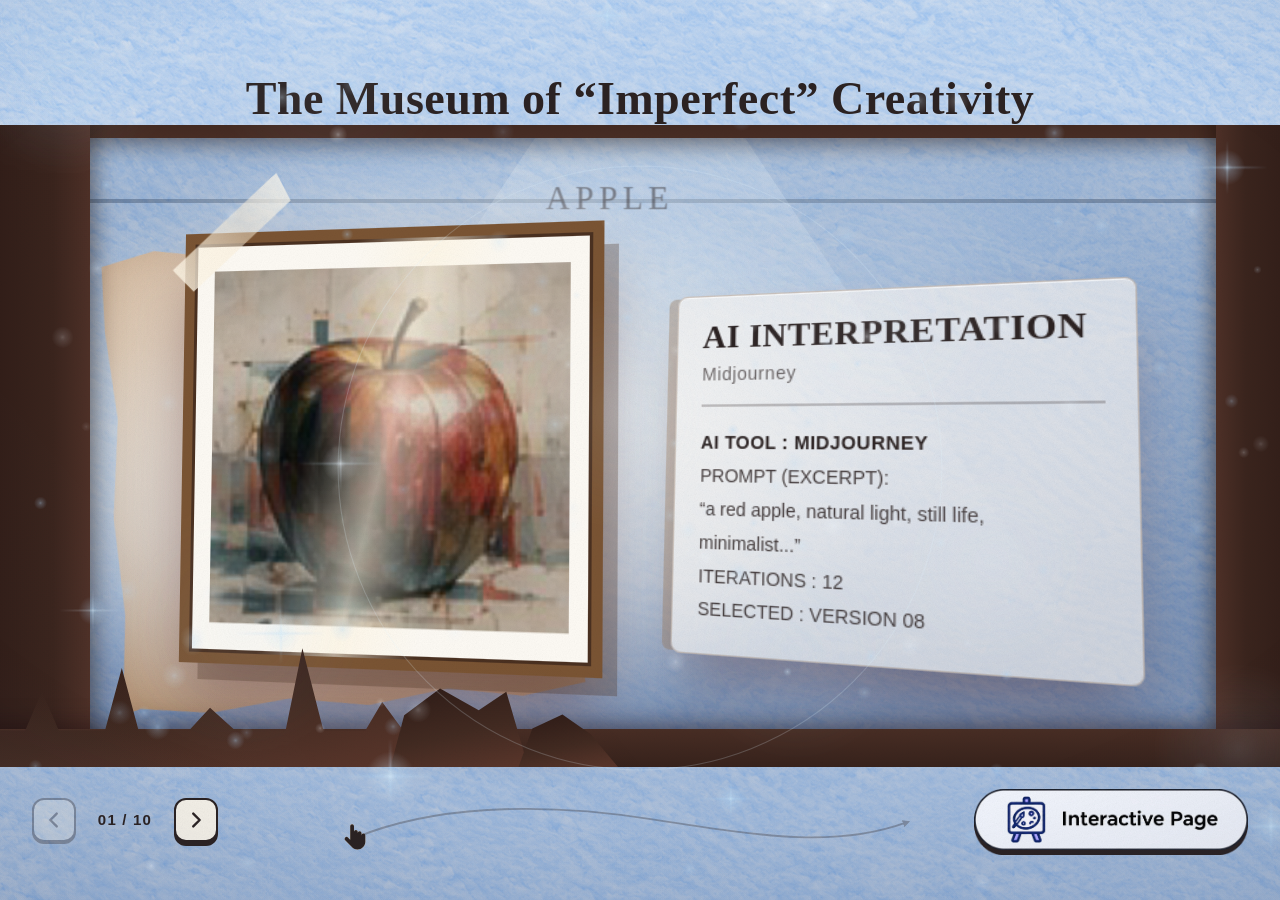
==== index.html @ 08e8358e "The Museum of Imperfect Creativity - static site" ====
<!DOCTYPE html>
<html lang="en">
<head>
  <meta charset="UTF-8">
  <meta name="viewport" content="width=device-width, initial-scale=1.0">
  <title>The Museum of “Imperfect” Creativity</title>
  <link rel="stylesheet" href="style.css">
</head>
<body>

  <!-- 页面一：展厅，单件聚焦陈列 -->
  <section id="page-gallery" class="page is-active">
    <!-- 氛围粒子层：浮尘 / 光斑 / 换场爆发，纯 canvas 绘制，不吃点击 -->
    <canvas class="fx-canvas" id="fxCanvas" aria-hidden="true"></canvas>

    <h1 class="gallery-title">The Museum of “Imperfect” Creativity</h1>

    <div class="gallery">
      <!-- 3D 舞台：perspective 决定镜头焦距；.carousel 必须保持 preserve-3d，
           否则各层的 translateZ 会被压平，整套纵深就没了。
           展品由 script.js 生成，每件是一叠景深不同的平面，摄影机沿 Z 轴推进。 -->
      <div class="stage" id="stage">
        <!-- 展墙：整场展览共用的一面墙，不跟着展品换。
             挂镜线 + 踢脚线两条硬边横线是「这是一个房间」最省的交代，
             而且它们会随镜头轻微横移 —— 一眼就看得出镜头在动。 -->
        <div class="room" aria-hidden="true">
          <span class="room-wall"></span>
        </div>

        <div class="carousel" id="carousel">
          <button class="add-btn icon-btn" id="addBtn" type="button" aria-label="Submit Your Contribution">
            <img class="button-icon" src="image/button-contribute.png" alt="" draggable="false">
            <span class="add-tip">Submit Your Contribution</span>
          </button>
        </div>

        <!-- 前景剪影层 = 房间的边框。它永远挡在展品之前：
             天花横梁、左右门柱、地台、左下角探进来的一枝。
             硬边 + 投影 + 遮挡，这才是纵深；换场时它们按各自的速度横移，
             于是镜头一动，整个房间就在展品前面错开。 -->
        <div class="fg-layer" aria-hidden="true">
          <span class="fg fg-top"></span>
          <span class="fg fg-left"></span>
          <span class="fg fg-right"></span>
          <span class="fg fg-floor"></span>
          <!-- 最前排的一撮碎片剪影：永远压在展品之前。
               参考片里每一场都有一排深色剪影钉在画面下缘（观众 / 道具），
               那是最便宜也最有效的「我在前面还有一层」的交代。 -->
          <span class="fg fg-shard fg-shard-a"></span>
          <span class="fg fg-shard fg-shard-b"></span>
          <span class="fg fg-shard fg-shard-c"></span>
          <!-- 换场时横掠过去的撕纸：把上一件与下一件的交接整块盖掉 -->
          <span class="fg fg-wipe"></span>
        </div>
      </div>

      <!-- 换场闪光：换到下一件时的一记「快门」，压在展品之上、粒子之下 -->
      <div class="fx-flash" id="fxFlash" aria-hidden="true"></div>

      <div class="progress-bar">
        <!-- 分步导航：一格一步，走完展墙正好到投稿按钮 -->
        <div class="step-nav">
          <button class="step-btn" id="prevStep" type="button" aria-label="Previous work">
            <svg viewBox="0 0 24 24" aria-hidden="true"><path d="M15 5l-7 7 7 7"/></svg>
          </button>
          <p class="step-count" aria-live="polite"><span class="num" id="stepNow">05</span> / <span id="stepTotal">11</span></p>
          <button class="step-btn" id="nextStep" type="button" aria-label="Next work">
            <svg viewBox="0 0 24 24" aria-hidden="true"><path d="M9 5l7 7-7 7"/></svg>
          </button>
        </div>

        <!-- 手绘波浪进度条：小手随步进沿曲线移动 -->
        <svg class="progress" viewBox="0 0 1000 130" aria-hidden="true">
          <defs>
            <marker id="arrow" viewBox="0 0 10 10" refX="5" refY="5" markerWidth="4" markerHeight="4" orient="auto-start-reverse">
              <path d="M0 0L10 5L0 10z"/>
            </marker>
          </defs>
          <path class="progress-track" id="progressTrack" d="M40 95 C160 45 330 35 520 65 S820 110 930 70" marker-start="url(#arrow)" marker-end="url(#arrow)"/>
          <path class="progress-fill" id="progressFill" d="M40 95 C160 45 330 35 520 65 S820 110 930 70"/>
          <g class="progress-hand" id="progressHand">
            <!-- 透明圆：扩大小手的拖动热区 -->
            <circle r="26" fill="transparent"/>
            <g transform="translate(-20 -22) scale(0.04)">
              <path d="M846.742 373.124c-41.878 0-76.094 34.446-76.094 76.624v-89.406c0-42.178-34.198-76.623-76.094-76.623-41.86 0-76.076 34.445-76.076 76.623v-54.554c0-42.161-34.198-76.624-76.093-76.624-41.879 0-76.077 34.463-76.077 76.624V79.236c0-42.178-34.198-76.623-76.093-76.623-41.878 0-76.094 34.445-76.094 76.623v547.84l-89.865-90.535a78.742 78.742 0 0 0-111.616 0c-30.702 30.896-30.702 81.478 0 112.393L361.49 899.53c57.909 71.998 146.714 118.148 246.024 118.148 169.278 0 307.642-133.596 315.534-301.426h0.441V449.536c-0.653-41.737-34.869-76.412-76.747-76.412z"/>
            </g>
          </g>
        </svg>

        <button class="progress-icon" id="progressIcon" type="button" aria-label="Interactive Page">
          <img src="image/progress-button.png" alt="" width="1230" height="275" draggable="false">
        </button>
      </div>
    </div>
  </section>

  <!-- 页面二：画布，在碎片底图上自由涂画 -->
  <section id="page-detail" class="page">
    <header class="studio-head">
      <button class="icon-btn" id="backBtn" type="button" aria-label="Back" title="Back">
        <img class="button-icon" src="image/back.png" alt="" draggable="false">
        <span class="btn-tip">Back</span></button>
      <div class="studio-actions">
        <button class="icon-btn" id="downloadBtn" type="button" aria-label="Download" title="Download">
          <img class="button-icon" src="image/button-download.png" alt="" draggable="false">
          <span class="btn-tip">Download</span></button>
        <button class="icon-btn" id="uploadBtn" type="button" aria-label="Upload" title="Upload">
          <img class="button-icon" src="image/button-upload.png" alt="" draggable="false">
          <span class="btn-tip">Upload</span></button>
      </div>
    </header>

    <div class="studio-body">
      <img class="studio-logo" src="ico.png" alt="Broken jug">
      <!-- 两层画布：底层放碎片底图，上层是用户笔迹（橡皮只擦上层） -->
      <div class="canvas-wrap">
        <canvas id="baseCanvas" width="1200" height="800"></canvas>
        <canvas id="drawCanvas" width="1200" height="800"></canvas>
      </div>

      <div class="toolbar">
        <button class="tool-btn icon-btn is-active" type="button" data-tool="pencil" aria-label="Pencil" title="Pencil" aria-pressed="true">
          <img class="button-icon" src="image/button-brush.png" alt="" draggable="false">
          <span class="btn-tip">Pencil</span></button>
        <button class="tool-btn icon-btn" type="button" data-tool="eraser" aria-label="Eraser" title="Eraser" aria-pressed="false">
          <img class="button-icon" src="image/button-eraser.png" alt="" draggable="false">
          <span class="btn-tip">Eraser</span></button>
      </div>
    </div>
  </section>

  <!-- 上传弹窗：Reflection 表单 -->
  <div class="modal" id="reflectModal">
    <form class="modal-box" id="reflectForm">
      <button class="modal-close" id="modalClose" type="button" aria-label="Close">
        <svg viewBox="0 0 24 24"><path d="M6 6l12 12M18 6L6 18"/></svg>
      </button>

      <p class="modal-step">REFLECTION</p>
      <h2 class="modal-title">What influenced your design?</h2>

      <p class="modal-label">Select one or more</p>
      <!-- 云朵选项由 script.js 生成 -->
      <div class="cloud-options" id="cloudOptions"></div>

      <p class="modal-label">Tell us more (optional)</p>
      <div class="story-box">
        <textarea id="storyInput" maxlength="300" placeholder="Share the story, feeling, or idea behind your design..."></textarea>
        <span class="story-count" id="storyCount">0 / 300</span>
      </div>

      <p class="modal-label">Add reference images (optional)</p>
      <label class="dropzone" id="dropzone">
        <input type="file" id="fileInput" accept="image/png,image/jpeg" multiple hidden>
        <svg viewBox="0 0 24 24"><path d="M12 15V4M7 9l5-5 5 5M5 15v5h14v-5"/></svg>
        <strong>Click to upload or drag images here</strong>
        <small>JPG, PNG : Max 10 MB</small>
      </label>
      <div class="thumbs" id="thumbs"></div>

      <div class="modal-actions">
        <button class="pill-btn" id="skipBtn" type="button">Skip</button>
        <button class="pill-btn is-primary" type="submit">Submit</button>
      </div>
    </form>
  </div>

  <!-- 对比弹窗：提交 Reflection 后出现，人类作品 vs 两个 AI 版本 -->
  <div class="modal" id="compareModal">
    <div class="modal-box compare-box">
      <button class="modal-close" id="compareClose" type="button" aria-label="Close">
        <svg viewBox="0 0 24 24"><path d="M6 6l12 12M18 6L6 18"/></svg>
      </button>

      <div class="compare-cols">
        <div class="compare-col">
          <h3>YOUR INTERPRETATION</h3>
          <p class="compare-sub">&nbsp;</p>
          <div class="compare-img"><img id="humanImg" src="image/ai-human.png" alt="Human interpretation"></div>
          <!-- NOTE: 常显，用户填写的内容展示在下方 -->
          <div class="compare-info" id="humanInfo">
            <p>NOTE:<br><span id="humanNote"></span></p>
          </div>
        </div>
        <div class="compare-col">
          <h3>AI INTERPRETATION</h3>
          <p class="compare-sub">ChatGPT</p>
          <div class="compare-img"><img src="image/ai-chatgpt.jpg" alt="ChatGPT interpretation"></div>
          <div class="compare-info">
            <p>AI TOOL: CHATGPT</p>
            <p>PROMPT (EXCERPT)::<br>"Turn the pottery shard into a handmade brooch with ribbon, flower and safety pin..."</p>
            <p>ITERATIONS: 6</p>
            <p>SELECTED: VERSION 02</p>
          </div>
        </div>
        <div class="compare-col">
          <h3>AI INTERPRETATION</h3>
          <p class="compare-sub">Midjourney</p>
          <div class="compare-img"><img src="image/ai-midjourney.jpg" alt="Midjourney interpretation"></div>
          <div class="compare-info">
            <p>AI TOOL: MIDJOURNEY</p>
            <p>PROMPT (EXCERPT)::<br>"Reimagine the pottery shard as a small floating garden with moss, flowers and miniature steps..."</p>
            <p>ITERATIONS: 8</p>
            <p>SELECTED: VERSION 05</p>
          </div>
        </div>
      </div>

      <div class="modal-actions">
        <button class="pill-btn" id="compareSkip" type="button">Skip</button>
        <button class="pill-btn is-primary" id="compareUpload" type="button">Upload</button>
      </div>
    </div>
  </div>

  <div class="toast" id="toast"></div>

  <!-- 转场动画：点击进度条右侧图标后全屏播放，结束进入页面二 -->
  <!-- 带音效版：转场视频保留原声，点击进度条图标进入工作室时播放 -->
  <video class="transition-video" id="transitionVideo" src="transition.mp4" preload="auto" playsinline></video>

  <script src="shard-data.js"></script>
  <script src="script.js"></script>
  <script src="particles.js"></script>
</body>
</html>
---- style.css ----
* {
  margin: 0;
  padding: 0;
  box-sizing: border-box;
}

:root {
  --ink: #2b2222;   /* 墨色：文字、线条 */
  --paper: #2c5f9a; /* 水彩蓝主色（背景纸与强调色共用） */

  /* 页面纸的水洗层。纹理图本身偏亮，光调 --paper 是调不出深蓝的：
     背景用的是 background-blend-mode: luminosity，亮度完全由纹理决定，
     把 --paper 调暗只会让 B 通道一路削顶，渲染结果几乎不动（实测 9 个候选色
     渲染出来都是 rgb(20x,22x,255) 这一档）。所以额外压一层固定定位的深蓝水洗 ——
     它同时给整站定调：冷蓝统一压一遍，暖木框 / 牛皮纸才读得成「刻意的对比」，
     而不是「两种颜色撞在一起」。
     用 fixed 是为了让 .room / #page-detail 和 body 落在同一个水洗坐标系里，
     三块背景才像同一张纸。 */
  --wash: linear-gradient(180deg,
            rgba(26, 58, 110, 0.10) 0%,
            rgba(22, 50, 100, 0.17) 52%,
            rgba(18, 44, 94, 0.26) 100%);

  /* 米纸：所有浅色界面 / 卡面。比纯白暖一档，和牛皮纸裱板（#d8bb9e → #b3916f）、
     木框（#7a5433）同族 —— 冷蓝配暖白才成体系，纯白只会把两边都衬得发灰。 */
  --rice: #f7f3ea;
  --rice-deep: #ece6da;
  --line: #a3b4c6;
  /* 图标资产是当年按桃粉主题出的图（粉色 hue≈347）。整站换成蓝之后，
     用一次色相旋转把它们统一到 hue≈212，深色的勾线几乎不受影响
     （近无彩色，转色相看不出来）。想回粉色，把这个值删掉即可。 */
  --icon-hue: hue-rotate(-135deg);
  /* 转场视频（118bb….mp4）的背景是**烘焙在画面里的**粉色水彩纸 —— 那个 mp4 就是最终
     资产，没有工程文件可以重出，所以只能在播放时用色相旋转把它转蓝。
     角度是按「页面纸实测色」反解出来的：视频粉底 rgb(255,206,216) 经 -125deg 落到
     h≈212.8，正好压住页面纸的 h=212.9。再补一道 saturate(0.72)，把 82% 的饱和度
     收到 57% —— 页面纸是 56%。只转色相的话视频会比整站蓝「艳一档」。
     视频里的勾线和陶片是近无彩色（黑白灰），色相旋转和去饱和对它们都是无操作。
     ⚠ 它和 --icon-hue 的角度**不一样**（-125 vs -135），别图省事合并成一个变量：
     hue-rotate 是矩阵近似，同样是 hue≈347 的粉，「图标那种高饱和」和「视频纸这种
     极浅（l≈90%）」转同样的角度会落到不同的蓝上，各测各的才对得上。
     页面纸再改色的话，这两个数都要重新量（--wash 的水洗浓度也算在内）。 */
  --video-hue: hue-rotate(-125deg) saturate(0.72);
}

html,
body {
  height: 100%;
  overflow: hidden;
  /* 蓝色水彩纸背景图铺满。
     background-blend-mode: luminosity = 「保留纸纹的明暗，色相与饱和度取 --paper 的蓝」，
     所以 background.png 里那些水彩的笔触、颗粒、水渍一分没少，只是整张纸换了颜色。
     想换别的颜色，改 --paper 一个值就够了，纹理不用重新出图。 */
  background: var(--wash) fixed,
    var(--paper) url("background.png") center / cover no-repeat fixed;
  background-blend-mode: normal, luminosity;
  color: var(--ink);
  font-family: "Helvetica Neue", Arial, sans-serif;
}

svg {
  fill: none;
  stroke: currentColor;
  stroke-width: 1.6;
  stroke-linecap: round;
  stroke-linejoin: round;
}

button {
  border: none;
  background: none;
  color: inherit;
  cursor: pointer;
}

/* 两个页面叠放，只显示当前页 */
.page {
  position: fixed;
  inset: 0;
  display: none;
}

.page.is-active {
  display: flex;
  flex-direction: column;
}

/* ========== 页面一：展厅 ========== */
.gallery-title {
  padding-top: 8vh;
  text-align: center;
  font-family: Georgia, "Times New Roman", serif;
  font-size: clamp(28px, 3.6vw, 52px);
  font-weight: 700;
  letter-spacing: 0.01em;
}

.gallery {
  position: relative;
  flex: 1;
  min-height: 0;
  display: flex;
  flex-direction: column;
  gap: 12px;
  padding-bottom: 40px;
}

/* 3D 舞台。焦距写死在这里，script.js 里的 PERSP 必须与它一致（透视放大倍率 m = P / (P - z)） */
.stage {
  position: relative;
  flex: 1;
  min-height: 0;
  perspective: 900px;
  perspective-origin: 50% 48%;
}

/* 展区：整场共用的一面墙。硬边的挂镜线 + 踢脚线把它交代成「一个房间」，
   而且它随镜头轻微横移、换场时微微推近 —— 镜头一动，墙先给出反馈。
   水彩纹理铺在 .room 上而不是 .room-wall 上：.room 就是展区的尺寸，
   cover 解出来的纹理比例和 body 那张纸完全一致 —— 同一张纸的同一个比例，
   才读得出「墙是这张纸往里凹进去的一块」。铺在放大的 .room-wall 上会放大 1.4 倍，
   颗粒一粗就变成另一种材质了。 */
.room {
  position: absolute;
  inset: 0;
  overflow: hidden;
  pointer-events: none;
  background: var(--wash) fixed,
    var(--paper) url("background.png") center / cover no-repeat fixed;
  background-blend-mode: normal, luminosity;
}

.room-wall {
  position: absolute;
  left: -22%;
  right: -22%;
  top: -20%;
  bottom: -20%;
  /* 墙不是另一种材质，它就是同一张水彩纸往里凹进去的一块 —— 所以这里只叠一层
     半透明蓝墨把它压暗，纹理直接从 .room 透上来。
     （这里千万别用不透明底色：那会把 .room 的水彩纹理整个盖死，
       整屏最大的一块背景就退化成一条纯色渐变。）
     不压暗就看不出这是「另一面」，而那正是纵深的第一层；上浅下深是墙面的自然受光。
     压暗层跟着墙一起位移（26px），纹理不动 —— 差 26px，眼睛看不出来。 */
  background: linear-gradient(180deg,
              rgba(22, 46, 88, 0.08) 0%,
              rgba(20, 44, 86, 0.17) 30%,
              rgba(18, 40, 84, 0.27) 68%,
              rgba(14, 34, 78, 0.37) 100%);
  translate: calc(var(--fgs, 0) * 26px) 0;
  transition: scale 0.75s cubic-bezier(0.16, 1, 0.3, 1);
}

/* 挂镜线：墙上的一条硬边横线，在画框上沿之上一点 */
.room-wall::before {
  content: '';
  position: absolute;
  left: 0;
  right: 0;
  top: 22.5%;
  height: 4px;
  background: rgba(58, 78, 104, 0.42);
  box-shadow: 0 10px 14px -8px rgba(48, 66, 92, 0.4);
}

/* 打在作品后面的一团射灯光：墙被照亮，画框才有「挂上去」的重量。
   光偏冷白 —— 墙已经是蓝的，再打暖光会把墙面染回灰黄，「整站蓝」就断在这一块 */
.room-wall::after {
  content: '';
  position: absolute;
  left: 50%;
  top: 46%;
  width: 62%;
  height: 76%;
  translate: -50% -50%;
  background: radial-gradient(closest-side,
              rgba(238, 248, 255, 0.55),
              rgba(226, 240, 255, 0.2) 62%,
              rgba(220, 236, 255, 0) 100%);
}

/* 从天花往下洒的一道光锥：上窄下宽。
   一条收敛的斜边比十条渐变都管用 —— 它是这套纵深里最省的「空间透视」线索，
   观众一眼就知道自己站在一个有顶、有地、有进深的屋子里。
   必须用 ::after 不能用 ::before：::before 在树序上排在 .room-wall 前面，
   画出来会被墙体那层压暗糊掉 —— 改版前 .room-wall 还是不透明底色时，
   这道光锥是被整块盖死的（染色探针实测 0/5 命中，等于从来没渲染过）。
   ::after 排在 .room-wall 之后、又排在 .carousel 之前，正好「墙之上、展品之下」。 */
.room::after {
  content: '';
  position: absolute;
  left: 50%;
  top: -6%;
  width: 92%;
  height: 110%;
  translate: -50% 0;
  clip-path: polygon(44% 0, 56% 0, 96% 100%, 4% 100%);
  /* 透明度必须压得很低：这道光是压在墙的水彩纹理「上面」的，
     亮到 0.5 就把中段墙面糊成一片白，水彩质感当场消失。
     0.26 是「一眼看出有道光」和「纹理还在」之间的那个点。 */
  background: linear-gradient(180deg,
              rgba(240, 250, 255, 0.26),
              rgba(228, 242, 255, 0.10) 46%,
              rgba(220, 238, 255, 0) 86%);
  pointer-events: none;
}

/* 换场时墙微微推近 —— 镜头在往前走 */
.gallery.is-moving .room-wall {
  scale: 1.035;
}

/* preserve-3d 是整套纵深的前提：少了它，子元素的 translateZ 会被压平，
   所有平面就都贴在同一个面上——那正是「看起来只是平面图片交替」的根因 */
.carousel {
  position: absolute;
  inset: 0;
  /* z-index: 0 只用来把它锁成一个层叠上下文，保证后面前景层一定画在它之上。
     注意：z-index 不会压平 preserve-3d（会压平的是 opacity / filter / overflow 那些），
     所以 3D 排序照旧。 */
  z-index: 0;
  transform-style: preserve-3d;
  user-select: none;
}

/* ============================================================
   展品 = 一叠景深不同的平面
   .plane      只负责「站在 3D 空间的哪个位置」（transform 留给 translateZ）
   .plane-inner 承载全部视觉，CSS 动画可以自由动它的 scale / translate / opacity，
                不会和每帧由 JS 写入的定位打架
   横向视差由 --bgx / --plx / --fgx 三个自定义属性喂进来（JS 每帧写一次，整棵子树共享）
   ============================================================ */
.card {
  position: absolute;
  left: 50%;
  top: 50%;
  width: 760px;
  height: 400px;
  cursor: pointer;
  /* 卡片内部也要在同一个 3D 空间里排序 */
  transform-style: preserve-3d;
}

.plane {
  position: absolute;
  left: 50%;
  top: 50%;
}

.plane-inner {
  width: 100%;
  height: 100%;
}

/* 远景（z = -380）：这一层不再画墙（墙是常驻的 .room-wall），
   只负责把组名挂在展品上方，并给出「离墙最远的一层」的视差位移。
   组名跟着远墙走，所以换场时它比画框慢半拍 —— 层次就是这么分出来的。 */
.plane-back {
  width: 1240px;
  height: 620px;
  transform: translate(-50%, -50%) translateZ(-380px);
  translate: calc(var(--bgx, 0) * 1px) 0;
  pointer-events: none;
}

.plane-back .plane-inner {
  position: relative;
}

/* 组名：章节标题浮在展墙上。跟着远墙走，所以换场时比画框慢半拍 */
.plane-group {
  position: absolute;
  left: 50%;
  top: -40px;
  transform: translateX(-50%);
  font-family: Georgia, "Times New Roman", serif;
  font-size: 44px;
  letter-spacing: 0.16em;
  color: rgba(43, 34, 34, 0.5);
  white-space: nowrap;
}

/* 中景（z = 0）：画框本体，也就是对焦平面，整幅作品最清晰 */
.plane-frame {
  width: 400px;
  height: 400px;
  /* 画框不是正对镜头的，它朝右前方微微转过来一点（rotateY 为负 = 右边离观众更近）。
     这一点点角度让画框的左右两条竖边长度不一样 —— 浏览器替我们做的透视除法，
     比任何手画的梯形都准，也是「这块画框插在空间里」最直接的交代。
     幅度刻意压得很小：0.5° 级别看不出，5° 以上就开始像渲染出错。 */
  transform: translate(calc(-50% - 190px), -50%) translateZ(0) rotateY(-8deg) rotateX(1.5deg);
}

/* 裱纸（z = -150）：画框其实是裱在一张牛皮纸上挂上去的。
   它比画框大一圈、朝上左歪一点，于是画框四周露出一条不规则的纸边 ——
   「一件作品是好几张纸叠出来的」这句话，靠的就是这一层。
   视差系数取 0.6：它比画框慢、比组名快，正好卡在两者中间。 */
.plane-mount {
  width: 500px;
  height: 500px;
  /* 朝上左错开：画框挂在纸的右下角，纸的上沿与左边露出一条不规则的纸边。
     两张纸各自错开一点点，才是「一叠纸」；同心叠放只会读成一张纸描了边。 */
  transform: translate(calc(-50% - 278px), calc(-50% + 30px)) translateZ(-150px) rotate(-3deg);
  translate: calc(var(--bgx, 0) * 0.6px) 0;
  pointer-events: none;
}

.plane-mount .plane-inner {
  background: linear-gradient(158deg, #d8bb9e 0%, #c8a888 48%, #b3916f 100%);
  /* 撕出来的纸边：不等距的锯齿，避免读成齿轮 */
  clip-path: polygon(0.6% 3.2%, 12% 0.4%, 27% 2.6%, 44% 0.2%, 61% 3.4%, 78% 0.6%, 92% 2.8%, 99.4% 1.2%,
                     99.8% 21%, 97.6% 42%, 99.9% 63%, 98.2% 82%, 99.5% 97.4%,
                     86% 99.6%, 70% 97.2%, 53% 99.9%, 36% 97.6%, 19% 99.8%, 4% 98.2%, 0.2% 99.4%,
                     1.8% 78%, 0.4% 57%, 2.4% 36%, 0.6% 17%);
  box-shadow: 0 30px 46px -14px rgba(96, 52, 52, 0.5),
              inset 0 0 60px rgba(120, 74, 48, 0.28);
}

/* 一角胶带：把画框粘在裱纸上。拼贴语言里最便宜的一笔，
   但它一句话就把「画框是贴上去的一张纸」说完了。 */
.frame-tape {
  position: absolute;
  left: -20px;
  top: -16px;
  width: 136px;
  height: 34px;
  rotate: -39deg;
  background: linear-gradient(96deg,
              rgba(255, 248, 232, 0.78),
              rgba(250, 236, 212, 0.5) 58%,
              rgba(255, 250, 238, 0.72) 100%);
  box-shadow: 0 4px 9px -4px rgba(96, 52, 52, 0.5);
  clip-path: polygon(0 12%, 100% 0, 96% 88%, 3% 100%);
  pointer-events: none;
}

/* 前景平面（z = +150）：展签牌浮在画框之前，向右下错开、微微转向观众。
   它和画框的视差位移不同，于是同一件作品内部也读得出纵深。
   rotateY / rotateX 交给浏览器的透视除法去做梯形收缩 —— 牌子的左右两条边
   长度不一样，一眼就是「插在空间里的一块牌子」，而不是贴在画面上的一个矩形 */
.plane-plate {
  width: 330px;
  transform: translate(calc(-50% + 225px), calc(-50% + 18px)) translateZ(150px) rotateY(-17deg) rotateX(5deg);
  translate: calc(var(--plx, 0) * 1px) 0;
}

/* 展签牌本身是一块实体牌子：底色 + 细边 + 投影。
   它压在远墙之前，是「这一层离观众更近」最直观的交代 */
.plane-plate .plane-inner {
  padding: 18px 20px 20px;
  border: 1px solid rgba(122, 84, 51, 0.28);
  border-radius: 8px;
  background: rgba(255, 250, 245, 0.62);
  box-shadow: -9px 0 0 -2px rgba(150, 112, 78, 0.35),   /* 纸片厚度：朝左的一条硬边 */
              0 26px 40px -10px rgba(96, 52, 52, 0.4),
              inset 0 1px 0 rgba(255, 255, 255, 0.7);
}

.plane-plate h3 {
  font-family: Georgia, "Times New Roman", serif;
  font-size: 26px;
  font-weight: 700;
  letter-spacing: 0.02em;
}

.plate-sub {
  margin-top: 6px;
  font-size: 14px;
  letter-spacing: 0.04em;
  color: rgba(43, 34, 34, 0.65);
}

.plate-info {
  margin-top: 16px;
  padding-top: 16px;
  border-top: 2px solid rgba(43, 34, 34, 0.25);
  font-size: 14px;
  line-height: 1.85;
  color: rgba(43, 34, 34, 0.85);
}

.plate-info strong {
  display: block;
  font-weight: 700;
  letter-spacing: 0.03em;
  color: var(--ink);
}

/* 画框：棕色木框 + 米色卡纸 */
.card-frame {
  position: relative;
  overflow: hidden;
  width: 100%;
  height: 100%;
  display: flex;
  align-items: center;
  justify-content: center;
  padding: 20px;
  border: 10px solid #7a5433;
  background: #fdfaf4;
  /* 两层投影缺一不可：
     ① 12px 12px 0 的硬投影 = 纸片的厚度（剪纸拼贴的招牌）；
     ② 大半径软投影 = 它离墙板有多远。
     只有软投影会像贴图，只有硬投影会像贴纸，两个叠在一起才有「实体挂在空中」的感觉 */
  box-shadow: inset 0 0 0 2px #4a3020,
              12px 14px 0 -3px rgba(74, 48, 32, 0.26),
              0 26px 40px -10px rgba(96, 52, 52, 0.5);
  /* 只动 box-shadow，不碰 transform */
  transition: box-shadow 0.5s cubic-bezier(0.16, 1, 0.3, 1);
}

.card.is-center .card-frame {
  box-shadow: inset 0 0 0 3px #4a3020,
              16px 18px 0 -3px rgba(74, 48, 32, 0.3),
              0 38px 60px -8px rgba(96, 52, 52, 0.56);
}

.card-frame img {
  display: block;
  width: 100%;
  height: 100%;
  /* 小幅作品（01–03 只有 ~200px）也撑满卡纸，保证每件展品视觉大小一致 */
  object-fit: contain;
  pointer-events: none;
}

/* 对焦平面身后的一圈暖光，像展厅里打在作品上的射灯。
   ::before / ::after 用负 z-index 沉到画框背后（.plane 有 transform，层叠上下文不外溢） */
.plane-frame .plane-inner::before {
  content: '';
  position: absolute;
  left: 50%;
  top: 50%;
  width: 900px;
  height: 560px;
  translate: -50% -50%;
  border-radius: 50%;
  background: radial-gradient(closest-side, rgba(244, 250, 255, 0.95), rgba(244, 250, 255, 0));
  opacity: 0;
  transition: opacity 0.6s cubic-bezier(0.16, 1, 0.3, 1);
  pointer-events: none;
  z-index: -1;
}

.plane-frame .plane-inner::after {
  content: '';
  position: absolute;
  left: 50%;
  top: 50%;
  width: 1120px;
  height: 700px;
  translate: -50% -50%;
  border-radius: 50%;
  background:
    radial-gradient(closest-side, rgba(255, 226, 176, 0.34), rgba(255, 226, 176, 0) 72%),
    radial-gradient(closest-side at 34% 62%, rgba(186, 216, 255, 0.3), rgba(186, 216, 255, 0) 70%);
  opacity: 0;
  transition: opacity 0.8s cubic-bezier(0.16, 1, 0.3, 1);
  pointer-events: none;
  z-index: -2;
  animation: aurora 7s ease-in-out infinite;
}

.card.is-center .plane-frame .plane-inner::before,
.card.is-center .plane-frame .plane-inner::after {
  opacity: 1;
}

@keyframes aurora {
  0%, 100% { scale: 1;    rotate: 0deg; }
  50%      { scale: 1.06; rotate: 4deg; }
}

/* 换场流光：作品被推到正中时，画框上掠过一道斜向高光 */
.card.is-center .card-frame::after {
  content: '';
  position: absolute;
  inset: 0;
  background: linear-gradient(104deg,
              rgba(255, 255, 255, 0) 34%,
              rgba(255, 246, 226, 0.62) 50%,
              rgba(255, 255, 255, 0) 66%);
  animation: sheen 1.1s cubic-bezier(0.3, 0, 0.2, 1);
  pointer-events: none;
}

@keyframes sheen {
  from { opacity: 0; translate: -110% 0; }
  22%  { opacity: 1; }
  to   { opacity: 0; translate: 110% 0; }
}

/* ---------- 到达与离场的分镜 ----------
   动画只动 scale / translate / opacity，全部落在 .plane-inner 上，
   所以永远不会和 JS 每帧写入的 transform 抢属性 */
.card.is-center .plane-inner {
  animation: planeSettle 0.78s cubic-bezier(0.16, 1, 0.3, 1) backwards;
}

/* 入场的次序：墙板先亮 → 画框落定 → 展签牌从右侧插进来 → 最近的那张撕纸最后归位。
   四层不同时到达，才读得出「一件作品是一叠纸片拼起来的」。
   触发点在换场走到一半时（那时撕纸正好把画面盖住），所以整段入场是在纸后面完成的，
   纸一让开，新的一件已经站好了。 */
.card.is-center .plane-back .plane-inner   { animation-delay: 0s; }
.card.is-center .plane-mount .plane-inner  { animation-delay: 0.06s; }
.card.is-center .plane-frame .plane-inner  { animation-delay: 0.1s; }
.card.is-center .plane-plate .plane-inner  { animation-name: plateIn; animation-delay: 0.22s; }

/* 离场：这件已经被镜头推过去了。各层以不同速度散开 ——
   读起来是「镜头从这叠纸片中间穿了过去」，而不是「这张图淡出了」 */
.card.is-past .plane-inner {
  animation: planeOut 0.7s cubic-bezier(0.5, 0, 0.75, 0) forwards;
}

.card.is-past .plane-plate .plane-inner { animation-name: plateOut; }

@keyframes planeSettle {
  from { scale: 0.93; translate: 0 30px; }
  to   { scale: 1;    translate: 0 0; }
}

@keyframes plateIn {
  from { scale: 0.94; translate: 62px 16px; }
  to   { scale: 1;    translate: 0 0; }
}


@keyframes planeOut {
  from { scale: 1;    translate: 0 0; }
  to   { scale: 1.34; translate: 0 -34px; }
}

@keyframes plateOut {
  from { scale: 1;   translate: 0 0; }
  to   { scale: 1.3; translate: 104px 28px; }
}


/* 整场离场（进转场视频）：各层一起淡下去，只动 opacity */
#page-gallery.is-leaving .plane-inner {
  opacity: 0;
  transition: opacity 0.5s cubic-bezier(0.4, 0, 0.6, 1);
}

/* ============================================================
   前景剪影层 = 房间的边框，永远挡在展品之前。
   纵深不靠模糊，靠「硬边 + 投影 + 遮挡 + 视差」——
   和参考片子里那些剪纸层是同一套语言。
   换场时有一张撕纸横掠过去把交接整块盖住：这是「遮挡」，不是虚化。
   ============================================================ */
.fg-layer {
  position: absolute;
  inset: 0;
  z-index: 1;
  pointer-events: none;
  overflow: hidden;
}

/* 每个前景件都是硬边色块，不是渐隐的光晕 ——
   有边才挡得住东西，挡得住东西才有「它在前面」这回事 */
.fg {
  position: absolute;
  display: block;
  transition: scale 0.75s cubic-bezier(0.16, 1, 0.3, 1);
}

/* 天花横梁：房间的上沿。下沿一条硬边 + 往下投的影，
   把展品顶部压掉一条，观众立刻知道自己是站在一个空间里抬头看 */
.fg-top {
  left: -8%;
  right: -8%;
  top: -14%;
  height: 16%;
  background: linear-gradient(180deg, #2a1814 0%, #3a241d 68%, #482d24 100%);
  box-shadow: 0 18px 24px -14px rgba(26, 12, 8, 0.6);
  translate: 0 calc(var(--fgs, 0) * -30px);
}

/* 左门柱：硬边 + 朝右投的影。换场时它横移得比展品快，遮挡关系就变了 */
.fg-left {
  left: -4%;
  top: -16%;
  bottom: -16%;
  width: 11%;
  background: linear-gradient(90deg, #2a1814 0%, #3a241d 74%, #4e3027 100%);
  box-shadow: 16px 0 22px -12px rgba(26, 12, 8, 0.55);
  translate: calc(var(--fgs, 0) * 104px) 0;
}

/* 右门柱：比左边窄一点，别把展签压掉 */
.fg-right {
  right: -4%;
  top: -16%;
  bottom: -16%;
  width: 9%;
  background: linear-gradient(270deg, #2a1814 0%, #3a241d 74%, #4e3027 100%);
  box-shadow: -16px 0 22px -12px rgba(26, 12, 8, 0.55);
  translate: calc(var(--fgs, 0) * -80px) 0;
}

/* 地台：房间的下沿。一条硬边横带压住画面底边，
   和天花横梁一起把画面框成一个「房间」而不是一张背景图 */
.fg-floor {
  left: -8%;
  right: -8%;
  bottom: -8%;
  height: 14%;
  background: linear-gradient(180deg, #482d24 0%, #3a241d 34%, #241411 100%);
  box-shadow: 0 -16px 22px -12px rgba(26, 8, 12, 0.5);
  translate: 0 calc(var(--fgs, 0) * 20px);
}

/* 最前排的一撮碎片剪影：钉在画面下缘，永远压在展品之前。
   有形状的剪影才像「一件东西」，一团渐变只会被当成背景上的脏点，
   所以每个都用 clip-path 切出硬边轮廓。 */
.fg-shard {
  bottom: 0;
  background: linear-gradient(168deg, #2c1a16 0%, #422a21 58%, #5b362b 100%);
  filter: drop-shadow(-7px -9px 14px rgba(24, 11, 8, 0.5));
  translate: calc(var(--fgs, 0) * 132px) 0;
}

.fg-shard-a {
  left: 0;
  width: 420px;
  height: 142px;
  /* 最高的一峰刻意落在 72% 处，也就是画面里那件作品左下角的正前方 ——
     剪影咬进画框一角，遮挡关系一眼可见。这才是「前景元素」：
     不是装饰性地摆在角落，而是真的挡住后面的东西。 */
  clip-path: polygon(0% 100%, 0% 74%, 6% 74%, 10% 46%, 14% 74%, 25% 74%, 29% 30%, 33% 74%,
                     45% 74%, 50% 58%, 56% 74%, 68% 74%, 72% 16%, 77% 74%, 87% 74%,
                     91% 54%, 96% 74%, 100% 74%, 100% 100%);
}

.fg-shard-b {
  left: 30.5%;
  width: 138px;
  height: 84px;
  clip-path: polygon(0% 100%, 10% 38%, 36% 6%, 64% 32%, 84% 10%, 100% 100%);
}

.fg-shard-c {
  left: 40.5%;
  width: 100px;
  height: 54px;
  clip-path: polygon(0% 100%, 14% 28%, 44% 2%, 72% 38%, 100% 100%);
}

/* 换场：一张撕纸横掠过去，把交接整块盖住。用 CSS 动画，时长由 JS 按本次推镜长度喂进来。
   纸宽 210%、行程 -120% → 120%，算下来它在进度 f≈0.34 到 f≈0.55 之间
   完全盖住整个舞台 —— 而镜头正好在 f=0.5 穿过中点，于是「换掉」这件事
   发生在纸背后：观众看到的是纸扫过去之后，新的一件已经在位。 */
.fg-wipe {
  left: -27%;
  top: -22%;
  bottom: -22%;
  width: 210%;
  background:
    /* 撕裂的纤维会挂光：两条撕口各描一道暖色细边 */
    linear-gradient(90deg, rgba(255, 216, 188, 0.4) 0 0.35%, rgba(255, 216, 188, 0) 2.2%),
    linear-gradient(270deg, rgba(255, 216, 188, 0.4) 0 0.35%, rgba(255, 216, 188, 0) 2.2%),
    repeating-linear-gradient(94deg, rgba(255, 236, 220, 0.05) 0 3px, rgba(255, 236, 220, 0) 3px 13px),
    linear-gradient(96deg,
      #2a1814 0%, #3e261f 28%, #58342a 58%, #7e4a39 88%,
      #cf9a83 96%, #f4d6c0 100%);
  /* 撕口：上下两条平边留在画面外，左右两条是撕裂线。
     锯齿的间距和深度都刻意不等距 —— 等距的三角会读成「齿轮」，不是撕纸 */
  clip-path: polygon(0% 0%, 1.2% 7%, 0.3% 14%, 2.6% 21%, 0.9% 28%, 1.8% 35%, 0.2% 42%, 3.1% 49%,
                     1.4% 56%, 0.6% 63%, 2.2% 70%, 0.4% 77%, 2.9% 84%, 1.1% 91%, 2.4% 100%,
                     97.6% 100%, 99.1% 93%, 96.8% 86%, 99.4% 79%, 97.2% 72%, 98.6% 65%, 96.4% 58%, 99.5% 51%,
                     97.8% 44%, 98.2% 37%, 96.6% 30%, 99.3% 23%, 97.4% 16%, 98.8% 9%, 97.1% 0%);
  opacity: 0;
  translate: -120% 0;
}

.fg-layer.is-wiping .fg-wipe {
  opacity: 1;
  animation: wipeAcross var(--wipe-dur, 0.9s) cubic-bezier(0.4, 0.05, 0.6, 0.95);
}

@keyframes wipeAcross {
  from { translate: -120% 0; }
  to   { translate: 120% 0; }
}

/* 往回走时，纸从另一边扫过来，方向感才对得上 */
.fg-layer.is-wiping.is-back .fg-wipe {
  animation-name: wipeAcrossBack;
}

@keyframes wipeAcrossBack {
  from { translate: 120% 0; }
  to   { translate: -120% 0; }
}

/* 换场中：前景整体向观众压近，制造「掠过」的速度感。
   撕纸不参与 —— 它有自己的行程，多一层 scale 会把覆盖率算乱 */
.gallery.is-moving .fg:not(.fg-wipe) {
  scale: 1.06;
}

/* 换场闪光：换到下一件时的一记「快门」 */
.fx-flash {
  position: fixed;
  inset: 0;
  z-index: 1;
  pointer-events: none;
  opacity: 0;
  background: radial-gradient(58% 58% at 50% 46%,
              rgba(255, 250, 240, 0.8),
              rgba(255, 240, 226, 0.26) 55%,
              rgba(255, 236, 226, 0) 100%);
}

.fx-flash.is-on {
  animation: shutter 0.5s cubic-bezier(0.16, 1, 0.3, 1);
}

@keyframes shutter {
  0%   { opacity: 0;    scale: 1.14; }
  16%  { opacity: 0.85; }
  100% { opacity: 0;    scale: 1; }
}

/* 独立底栏：波浪进度条自身居中，交互按钮靠右 */
.progress-bar {
  /* 展墙 .carousel 是定位元素（position: relative），定位元素默认绘制在静态元素之上，
     会把整条底栏盖住——按钮点不到、小手拖不动。这里把底栏抬到展墙之上修掉。 */
  position: relative;
  z-index: 2;
  display: grid;
  grid-template-columns: minmax(0, 1fr) min(620px, 50vw) minmax(0, 1fr);
  align-items: center;
  gap: 24px;
  flex-shrink: 0;
  margin: 0 32px;
}

.progress {
  grid-column: 2;
  display: block;
  width: 100%;
  height: auto;
  pointer-events: none;
}

/* ===== 分步导航：落在底栏左栏（原本空着的那一格） ===== */
.step-nav {
  grid-column: 1;
  display: flex;
  align-items: center;
  gap: 10px;
}

.step-btn {
  width: 44px;
  height: 44px;
  display: grid;
  place-items: center;
  padding: 0;
  border: 2px solid var(--ink);
  border-radius: 12px;
  background: var(--rice);
  box-shadow: 0 4px 0 var(--ink);
  cursor: pointer;
  transition: background 0.15s, box-shadow 0.15s, translate 0.15s;
}

.step-btn svg {
  width: 22px;
  height: 22px;
  fill: none;
  stroke: var(--ink);
  stroke-width: 2.6;
  stroke-linecap: round;
  stroke-linejoin: round;
}

@media (hover: hover) {
  .step-btn:not(:disabled):hover {
    background: var(--rice-deep);
    translate: 0 -4px;
  }
}

.step-btn:not(:disabled):active {
  box-shadow: 0 1px 0 var(--ink);
  translate: 0 -1px;
}

.step-btn:disabled {
  opacity: 0.32;
  box-shadow: 0 2px 0 var(--ink);
  cursor: default;
}

/* 步进计数：数字切换时上滑浮现 */
.step-count {
  min-width: 78px;
  text-align: center;
  font-size: 15px;
  font-weight: 700;
  letter-spacing: 0.08em;
  color: var(--ink);
  font-variant-numeric: tabular-nums;
}

.step-count .num {
  display: inline-block;
}

.step-count .num.is-flip {
  animation: numFlip 0.42s cubic-bezier(0.16, 1, 0.3, 1);
}

@keyframes numFlip {
  from { opacity: 0; transform: translateY(10px) scale(0.86); }
  to   { opacity: 1; transform: translateY(0) scale(1); }
}

/* 透明胶囊图片保留原图描边，硬阴影沿轮廓形成按钮厚度 */
.progress-icon {
  grid-column: 3;
  justify-self: end;
  display: block;
  width: min(100%, 300px);
  border-radius: 999px;
  filter: drop-shadow(0 5px 0 var(--ink));
  transition: transform 0.15s, filter 0.15s;
}

.progress-icon img {
  display: block;
  width: 100%;
  height: auto;
  filter: var(--icon-hue);
  pointer-events: none;
}

@media (hover: hover) {
  .progress-icon:hover {
    transform: translateY(-2px);
    filter: drop-shadow(0 7px 0 var(--ink));
  }
}

.progress-icon:active {
  transform: translateY(4px);
  filter: drop-shadow(0 1px 0 var(--ink));
}

.progress-icon:focus-visible {
  outline: 2px dashed var(--ink);
  outline-offset: 8px;
}

@media (max-width: 600px) {
  .progress-bar {
    grid-template-columns: 1fr;
    gap: 12px;
    margin: 0 16px;
  }

  .progress {
    grid-column: 1;
    justify-self: center;
    width: min(440px, 86vw);
  }

  .progress-icon {
    grid-column: 1;
    grid-row: 2;
    width: 220px;
  }
}

.progress-track,
.progress-fill {
  fill: none;
  stroke: var(--ink);
  stroke-width: 3;
}

.progress-track {
  opacity: 0.3;
}

.progress #arrow path {
  fill: var(--ink);
  stroke: none;
}

.progress-hand {
  fill: var(--ink);
  stroke: none;
  pointer-events: all;
  cursor: pointer;
  touch-action: none;
}

/* 投稿按钮：放在第 10 张的位置，随弧形一起移动；只保留图片，去掉边框、底色和阴影 */
.add-btn.icon-btn,
.add-btn.icon-btn:hover,
.add-btn.icon-btn:active {
  position: absolute;
  left: 50%;
  top: 50%;
  padding: 0;
  border: none;
  background: none;
  box-shadow: none;
}

/* 静止时平铺，不额外浮起；单件聚焦时它是整场展览的出口，自己占满画面中心 */
.add-btn.icon-btn {
  translate: 0 0;
  width: 240px;
  height: 240px;
}

/* 按钮本身没有边框底色，立体感由图标自带的硬阴影表现：
   悬停浮起 4px、按下回落，与其它图标按钮同一套语言。
   阴影只加在图标上，避免把下方说明文字也带出投影。 */
.add-btn .button-icon {
  transition: filter 0.15s, translate 0.15s;
}

@media (hover: hover) {
  .add-btn.icon-btn:hover {
    translate: 0 -4px;
  }

  .add-btn.icon-btn:hover .button-icon {
  filter: var(--icon-hue) drop-shadow(0 4px 0 var(--ink));
  }
}

.add-btn.icon-btn:active {
  translate: 0 -1px;
}

.add-btn.icon-btn:active .button-icon {
  filter: var(--icon-hue) drop-shadow(0 1px 0 var(--ink));
}

/* 按钮下方说明文字：投稿按钮与工具按钮共用同一套字体样式，改这里两边同步 */
.btn-tip,
.add-tip {
  font-size: 13px;
  font-weight: 700;
  line-height: 1.4;
  color: var(--ink);
  /* 说明文字统一全大写，与图标规范一致 */
  text-transform: uppercase;
  pointer-events: none;
}

/* 提示文字常显，放在按钮正下方，避免被第九张图挡住 */
.add-tip {
  position: absolute;
  left: 50%;
  top: calc(100% + 10px);
  transform: translateX(-50%);
  width: 280px;
  text-align: center;
}

/* ========== 转场 ========== */
/* 页面一淡出 */
.page.is-leaving {
  opacity: 0;
  transition: opacity 0.6s;
}

/* 转场视频：等比例铺满屏幕，不留边、不叠加背景图。
   视频画面自带粉色水彩纸底，用 --video-hue 在播放时转成站点同一个蓝
   （见 :root 里那条注释：这个角度是量出来的，不是猜的）。 */
.transition-video {
  position: fixed;
  inset: 0;
  z-index: 100;
  display: none;
  width: 100%;
  height: 100%;
  object-fit: cover;
  background: #000;
  filter: var(--video-hue);
}

.transition-video.is-playing {
  display: block;
}

/* 视频播完不硬切，淡出露出画布页 */
.transition-video {
  transition: opacity 0.6s ease;
}

.transition-video.is-fading {
  opacity: 0;
}

/* ========== 页面二：画布 ========== */
:root {
  --hand: "Comic Sans MS", "Segoe Print", cursive; /* 手写感字体 */
}

.studio-head {
  display: flex;
  align-items: flex-start;
  /* 左上角返回，右上角下载 / 上传 */
  justify-content: space-between;
  padding: 16px 32px 0;
}

/* 画布页沿用同一张蓝色水彩纸 */
#page-detail {
  background: var(--wash) fixed,
    var(--paper) url("background.png") center / cover no-repeat;
  background-blend-mode: normal, luminosity;
}

.studio-logo {
  grid-column: 1;
  grid-row: 1;
  /* 靠右贴近画布 */
  justify-self: end;
  width: 180px;
  max-width: 100%;
  padding: 10px;
  border: 2px solid var(--ink);
  border-radius: 18px;
  background: var(--rice);
}

.studio-actions {
  display: flex;
  gap: 14px;
  padding-top: 20px;
}

/* 手绘描边胶囊按钮：页面二右上角 + 弹窗底部共用 */
.pill-btn {
  height: 46px;
  padding: 0 26px;
  display: inline-flex;
  align-items: center;
  justify-content: center;
  gap: 8px;
  border: 2px solid var(--ink);
  border-radius: 999px;
  background: var(--rice);
  font-family: var(--hand);
  font-size: 17px;
  transition: transform 0.15s, background 0.15s;
}

.pill-btn:hover {
  transform: translateY(-2px);
}

.pill-btn svg {
  width: 20px;
  height: 20px;
  stroke-width: 2;
}

.pill-btn.is-primary {
  background: var(--paper);
  /* 底变深之后 --ink 的字压在上面会糊，主按钮改米纸字 */
  color: var(--rice);
}

/* 图标和画布共用首行，顶部对齐；对称侧栏保持画布水平居中 */
.studio-body {
  flex: 1;
  display: grid;
  grid-template-columns: minmax(0, 1fr) auto minmax(0, 1fr);
  grid-template-rows: auto auto;
  align-content: center;
  align-items: start;
  gap: 18px 24px;
  padding: 0 32px 64px;
}

/* 画布保持 3:2，高度优先占满剩余空间 */
.canvas-wrap {
  grid-column: 2;
  grid-row: 1;
  position: relative;
  height: min(calc(100vh - 280px), calc(70vw / 1.5));
  aspect-ratio: 3 / 2;
  border: 2px solid var(--ink);
  border-radius: 16px;
  overflow: hidden;
  background: var(--rice);
  box-shadow: 0 12px 30px rgba(30, 52, 88, 0.22);
}

.canvas-wrap canvas {
  position: absolute;
  inset: 0;
  width: 100%;
  height: 100%;
}

#drawCanvas {
  cursor: crosshair;
  touch-action: none;
}

/* 橡皮状态下光标换成圆圈 */
#drawCanvas.is-eraser {
  cursor: url("data:image/svg+xml,%3Csvg xmlns='http://www.w3.org/2000/svg' width='24' height='24'%3E%3Ccircle cx='12' cy='12' r='10' fill='white' stroke='%232b2222' stroke-width='1.5'/%3E%3C/svg%3E") 12 12, auto;
}

.toolbar {
  grid-column: 2;
  grid-row: 2;
  justify-self: center;
  display: flex;
  gap: 18px;
}

/* 五个图片按钮共用工具选中态的圆角、粉底和描边阴影 */
.icon-btn {
  position: relative; /* 作为下方说明文字的定位参照 */
  width: 72px;
  height: 72px;
  padding: 10px;
  display: flex;
  align-items: center;
  justify-content: center;
  flex-shrink: 0;
  border: 2px solid var(--ink);
  border-radius: 16px;
  /* 图标自带粉色填充，按钮底改用极浅粉白，避免与图标粉色融在一起 */
  background: var(--rice);
  box-shadow: 0 4px 0 var(--ink);
  translate: 0 -4px;
  transition: background 0.15s, box-shadow 0.15s, translate 0.15s;
}

.button-icon {
  display: block;
  width: 100%;
  height: 100%;
  object-fit: contain;
  filter: var(--icon-hue);
  pointer-events: none;
}

/* 画布右上角按钮默认白底，悬停和按压复用笔刷效果 */
/* 返回按钮和右上角按钮同样对齐顶部，外观一致 */
#backBtn {
  margin-top: 20px;
}

.studio-head .icon-btn {
  background: var(--rice);
  /* 默认不显示阴影，悬停时才浮起 */
  box-shadow: none;
  translate: 0 0;
}

.studio-head .icon-btn:hover {
  box-shadow: 0 4px 0 var(--ink);
  translate: 0 -4px;
}

.studio-head .icon-btn:active {
  box-shadow: 0 1px 0 var(--ink);
  translate: 0 -1px;
}

/* 按钮下方的英文说明，不占布局空间；字体样式见上方 .btn-tip / .add-tip 共用规则 */
.btn-tip {
  position: absolute;
  left: 50%;
  top: calc(100% + 8px);
  transform: translateX(-50%);
  white-space: nowrap;
}

.icon-btn:hover {
  background: var(--rice-deep);
}

.icon-btn:focus-visible {
  outline: 2px solid var(--ink);
  outline-offset: 5px;
}

.icon-btn:active {
  box-shadow: 0 1px 0 var(--ink);
  translate: 0 -1px;
}

/* 选中的工具按钮上浮 4px，文字反向下移，保持两个说明文字对齐 */
.tool-btn.is-active .btn-tip {
  translate: 0 4px;
}

/* 选中的工具按钮底色固定为悬停色，鼠标移开也不回退：
   已选中 = 蓝底 + 上浮 + 硬阴影，未选中 = 白底 + 平铺，
   两者一眼可分，不必靠鼠标划过才知道当前用的是什么工具。
   此规则必须写在 .icon-btn:hover 之后，同权重下靠顺序取胜。 */
.tool-btn.is-active {
  background: var(--rice-deep);
}

.tool-btn:not(.is-active) {
  background: var(--rice);
  box-shadow: none;
  translate: 0 0;
}

/* ========== 上传弹窗 ========== */
.modal {
  position: fixed;
  inset: 0;
  z-index: 1000;
  display: none;
  align-items: center;
  justify-content: center;
  background: rgba(24, 42, 74, 0.45);
  backdrop-filter: blur(4px);
}

.modal.is-open {
  display: flex;
}

.modal-box {
  position: relative;
  width: min(760px, 92vw);
  max-height: 92vh;
  overflow-y: auto;
  padding: 26px 40px 24px;
  border: 2px solid var(--ink);
  border-radius: 32px;
  background: var(--rice-deep);
  box-shadow: 0 20px 50px rgba(22, 38, 68, 0.3);
  font-family: var(--hand);
}

.modal-close {
  position: absolute;
  top: 22px;
  right: 22px;
  width: 48px;
  height: 48px;
  display: flex;
  align-items: center;
  justify-content: center;
  border-radius: 50%;
  background: var(--paper);
  /* 同上：深蓝底配米纸色的叉，才看得见 */
  color: var(--rice);
}

.modal-close svg {
  width: 22px;
  height: 22px;
  stroke-width: 2.6;
}

.modal-step {
  display: inline-flex;
  gap: 14px;
  padding-bottom: 10px;
  border-bottom: 2px solid var(--ink);
  font-family: "Helvetica Neue", Arial, sans-serif;
  font-size: 14px;
  letter-spacing: 0.1em;
}

.modal-title {
  margin: 12px 0 10px;
  font-family: Georgia, "Times New Roman", serif;
  font-size: clamp(26px, 3.4vw, 36px);
  font-weight: 700;
}

.modal-label {
  margin: 12px 0 8px;
  font-size: 16px;
}

/* 云朵多选框：两列排布 */
.cloud-options {
  display: grid;
  grid-template-columns: 1fr 1fr;
  gap: 8px 16px;
  isolation: isolate; /* 让 z-index:-1 的云朵留在弹窗背景之上 */
}

.cloud-option {
  position: relative;
  height: 54px;
  display: flex;
  align-items: center;
  gap: 16px;
  padding: 0 40px;
  cursor: pointer;
  font-size: 17px;
}

/* 云朵轮廓 SVG 铺满选项背景 */
.cloud-option svg.cloud {
  position: absolute;
  inset: 0;
  width: 100%;
  height: 100%;
  z-index: -1;
  /* 这是选项芯片的底，不是天上的云 —— 跟其它浅色面一起用米纸色 */
  fill: var(--rice);
  stroke: var(--ink);
  stroke-width: 2;
}

.cloud-option input {
  display: none;
}

.check-box {
  width: 26px;
  height: 26px;
  flex-shrink: 0;
  display: flex;
  align-items: center;
  justify-content: center;
  border: 2px solid var(--ink);
  border-radius: 5px;
  background: var(--rice);
}

.check-box svg {
  width: 18px;
  height: 18px;
  stroke: #fff;
  stroke-width: 3;
  opacity: 0;
}

.cloud-option input:checked ~ svg.cloud {
  fill: var(--paper);
}

.cloud-option input:checked ~ .check-box {
  background: var(--ink);
}

.cloud-option input:checked ~ .check-box svg {
  opacity: 1;
}

.story-box {
  position: relative;
}

.story-box textarea {
  display: block;
  width: 100%;
  height: 76px;
  padding: 10px 18px 24px;
  resize: none;
  border: 2px solid var(--ink);
  border-radius: 14px;
  background: var(--rice);
  color: var(--ink);
  font-family: var(--hand);
  font-size: 15px;
  outline: none;
}

.story-count {
  position: absolute;
  right: 16px;
  bottom: 8px;
  font-size: 13px;
  color: rgba(43, 34, 34, 0.55);
}

.dropzone {
  display: flex;
  flex-direction: column;
  align-items: center;
  gap: 4px;
  padding: 10px;
  border: 2px dashed var(--ink);
  border-radius: 14px;
  cursor: pointer;
  text-align: center;
  transition: background 0.15s;
}

.dropzone.is-over {
  background: rgba(240, 188, 187, 0.5);
}

.dropzone svg {
  width: 24px;
  height: 24px;
  stroke-width: 2.2;
}

.dropzone strong {
  font-size: 15px;
  font-weight: 400;
}

.dropzone small {
  font-family: "Helvetica Neue", Arial, sans-serif;
  font-size: 12px;
  color: rgba(43, 34, 34, 0.5);
}

/* 已选参考图缩略图 */
.thumbs {
  display: flex;
  flex-wrap: wrap;
  gap: 10px;
  margin-top: 10px;
}

.thumbs img {
  width: 64px;
  height: 64px;
  object-fit: cover;
  border: 2px solid var(--ink);
  border-radius: 8px;
}

.modal-actions {
  display: flex;
  justify-content: flex-end;
  gap: 16px;
  margin-top: 14px;
}

.modal-actions .pill-btn {
  min-width: 150px;
}

/* 屏幕正中间的提示 */
.toast {
  position: fixed;
  left: 50%;
  top: 50%;
  z-index: 1100;
  max-width: calc(100vw - 32px);
  padding: 12px 28px;
  border: 2px solid var(--ink);
  border-radius: 999px;
  background: var(--rice);
  font-family: var(--hand);
  font-size: 16px;
  text-align: center;
  opacity: 0;
  transform: translate(-50%, calc(-50% + 12px));
  pointer-events: none;
  transition: opacity 0.3s, transform 0.3s;
}

.toast.is-show {
  opacity: 1;
  transform: translate(-50%, -50%);
}

/* ========== 对比弹窗 ========== */
.compare-box {
  width: min(1100px, 94vw);
  padding: 56px 44px 32px;
}

.compare-cols {
  display: grid;
  grid-template-columns: repeat(3, 1fr);
  gap: 28px;
}

/* 每栏左侧一条浅蓝竖线 */
.compare-col {
  padding-left: 28px;
  border-left: 2px solid var(--line);
}

.compare-col h3 {
  font-family: "Helvetica Neue", Arial, sans-serif;
  font-size: 19px;
  font-weight: 700;
  letter-spacing: 0.02em;
}

.compare-sub {
  margin-bottom: 10px;
  font-size: 17px;
}

/* 相框随图片原始比例撑开，避免固定方框产生白边 */
.compare-img {
  overflow: hidden;
  border-radius: 4px;
}

.compare-img img {
  display: block;
  width: 100%;
  height: auto;
}

.compare-info {
  margin-top: 14px;
  font-family: "Helvetica Neue", Arial, sans-serif;
  font-size: 13px;
  line-height: 1.5;
}

.compare-info p + p {
  margin-top: 6px;
}

/* 用户输入：保留换行，长串不撑破栏宽 */
#humanNote {
  white-space: pre-line;
  overflow-wrap: anywhere;
}

/* ============================================================
   动效总表
   原则：transform 归 JS（展墙定位每帧写入），动画只用
   opacity / translate / scale / filter / box-shadow 这些独立属性。
   ============================================================ */

/* ---------- 共用关键帧 ---------- */
@keyframes riseIn {
  from { opacity: 0; translate: 0 26px; }
  to   { opacity: 1; translate: 0 0; }
}

@keyframes dropIn {
  from { opacity: 0; translate: 0 -24px; }
  to   { opacity: 1; translate: 0 0; }
}

@keyframes popIn {
  from { opacity: 0; scale: 0.9; translate: 0 22px; }
  to   { opacity: 1; scale: 1; translate: 0 0; }
}

@keyframes fadeIn {
  from { opacity: 0; }
  to   { opacity: 1; }
}

/* ---------- 展厅：标题 / 底栏进场 ---------- */
#page-gallery.is-active .gallery-title {
  animation: dropIn 1.1s cubic-bezier(0.16, 1, 0.3, 1) backwards;
}

#page-gallery.is-active .step-nav {
  animation: riseIn 0.9s cubic-bezier(0.16, 1, 0.3, 1) 0.22s backwards;
}

#page-gallery.is-active .progress {
  animation: riseIn 1s cubic-bezier(0.16, 1, 0.3, 1) 0.3s backwards;
}

#page-gallery.is-active .progress-icon {
  animation: riseIn 1s cubic-bezier(0.16, 1, 0.3, 1) 0.38s backwards;
}

/* ---------- 展厅：电影感暗角，四角压暗把视线收进画面中心 ---------- */
#page-gallery::after {
  content: '';
  position: fixed;
  inset: 0;
  z-index: 1;
  pointer-events: none;
  background: radial-gradient(115% 92% at 50% 44%,
              rgba(26, 48, 90, 0) 52%,
              rgba(26, 48, 90, 0.13) 82%,
              rgba(18, 38, 76, 0.24) 100%);
}

/* ---------- 进度条：小手待机轻轻起伏，提示这里可以拖 ---------- */
.progress-hand > g {
  animation: handBob 2.8s ease-in-out infinite;
}

@keyframes handBob {
  0%, 100% { translate: 0 0; }
  50%      { translate: 0 -5px; }
}

/* ---------- 画布页进场：顶栏下落、画布浮起、工具条随后 ---------- */
#page-detail.is-active .studio-head {
  animation: dropIn 0.75s cubic-bezier(0.16, 1, 0.3, 1) backwards;
}

#page-detail.is-active .canvas-wrap {
  animation: popIn 1.05s cubic-bezier(0.16, 1, 0.3, 1) 0.08s backwards;
}

#page-detail.is-active .studio-logo {
  animation: popIn 1.05s cubic-bezier(0.16, 1, 0.3, 1) 0.16s backwards;
}

#page-detail.is-active .toolbar {
  animation: riseIn 0.9s cubic-bezier(0.16, 1, 0.3, 1) 0.24s backwards;
}

/* ---------- 弹窗：遮罩淡入，卡片弹出，内部元素错峰 ---------- */
.modal.is-open {
  animation: fadeIn 0.28s ease backwards;
}

.modal.is-open .modal-box {
  animation: popIn 0.55s cubic-bezier(0.16, 1, 0.3, 1) backwards;
}

#reflectModal.is-open .cloud-option {
  animation: riseIn 0.6s cubic-bezier(0.16, 1, 0.3, 1) backwards;
}

#reflectModal.is-open .modal-actions,
#compareModal.is-open .modal-actions {
  animation: riseIn 0.7s cubic-bezier(0.16, 1, 0.3, 1) 0.18s backwards;
}

#compareModal.is-open .compare-col {
  animation: riseIn 0.75s cubic-bezier(0.16, 1, 0.3, 1) backwards;
}

#compareModal.is-open .compare-col:nth-child(2) { animation-delay: 0.11s; }
#compareModal.is-open .compare-col:nth-child(3) { animation-delay: 0.22s; }

/* ---------- 键盘可达性：所有按钮统一焦点环 ---------- */
.step-btn:focus-visible,
.pill-btn:focus-visible,
.modal-close:focus-visible,
.dropzone:focus-within {
  outline: 3px solid var(--ink);
  outline-offset: 3px;
}

/* ============================================================
   氛围层：粒子画布 / 胶片颗粒 / 射灯辉光 / 换场流光
   ============================================================ */

/* 粒子画布浮在展品之上，但完全不吃点击（pointer-events: none） */
.fx-canvas {
  position: fixed;
  inset: 0;
  z-index: 2;
  width: 100%;
  height: 100%;
  pointer-events: none;
}

/* 胶片颗粒：极淡的噪点，压掉纯色背景的塑料感。
   用 SVG feTurbulence 生成，不引入任何图片资源 */
#page-gallery::before {
  content: '';
  position: fixed;
  inset: 0;
  z-index: 3;
  pointer-events: none;
  opacity: 0.2;
  mix-blend-mode: multiply;
  background-image: url("data:image/svg+xml,%3Csvg xmlns='http://www.w3.org/2000/svg' width='160' height='160'%3E%3Cfilter id='n'%3E%3CfeTurbulence type='fractalNoise' baseFrequency='0.85' numOctaves='3' stitchTiles='stitch'/%3E%3CfeColorMatrix type='saturate' values='0'/%3E%3C/filter%3E%3Crect width='160' height='160' filter='url(%23n)' opacity='0.5'/%3E%3C/svg%3E");
  animation: grainShift 0.7s steps(3) infinite;
}

/* 颗粒每帧位移几像素，像老胶片在轻微跳动 */
@keyframes grainShift {
  0%   { background-position: 0 0; }
  33%  { background-position: -22px 14px; }
  66%  { background-position: 16px -20px; }
  100% { background-position: 0 0; }
}

/* 暗角要压在颗粒之上 */
#page-gallery::after {
  z-index: 4;
}

/* 进度条小手加一圈呼吸光晕，提示这里可以拖 */
.progress-hand > g {
  filter: drop-shadow(0 0 6px rgba(255, 224, 176, 0.9));
}

/* ---------- 尊重系统「减弱动态效果」 ---------- */
@media (prefers-reduced-motion: reduce) {
  *,
  *::before,
  *::after {
    animation-duration: 0.01ms !important;
    animation-iteration-count: 1 !important;
    transition-duration: 0.01ms !important;
    scroll-behavior: auto !important;
  }
  .fx-canvas {
    display: none;
  }
}
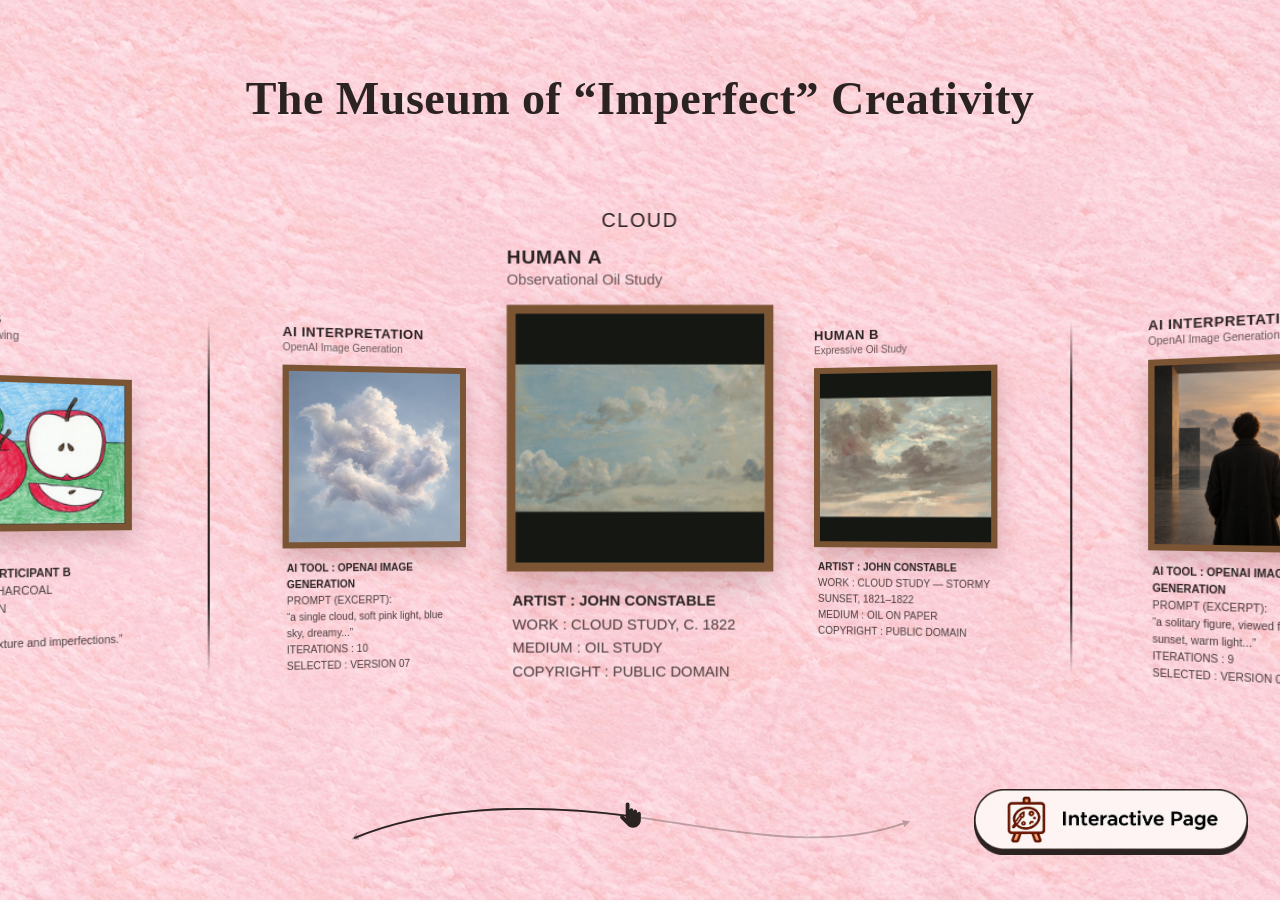
==== commit f3d15875: "Publish the no-animation build Swap the published site over to the earlier, animation-free version: " ====
--- a/index.html
+++ b/index.html
@@ -8,68 +8,21 @@
 </head>
 <body>
 
-  <!-- 页面一：展厅，单件聚焦陈列 -->
+  <!-- 页面一：展厅，9 张作品弧形排列 -->
   <section id="page-gallery" class="page is-active">
-    <!-- 氛围粒子层：浮尘 / 光斑 / 换场爆发，纯 canvas 绘制，不吃点击 -->
-    <canvas class="fx-canvas" id="fxCanvas" aria-hidden="true"></canvas>
-
     <h1 class="gallery-title">The Museum of “Imperfect” Creativity</h1>
 
     <div class="gallery">
-      <!-- 3D 舞台：perspective 决定镜头焦距；.carousel 必须保持 preserve-3d，
-           否则各层的 translateZ 会被压平，整套纵深就没了。
-           展品由 script.js 生成，每件是一叠景深不同的平面，摄影机沿 Z 轴推进。 -->
-      <div class="stage" id="stage">
-        <!-- 展墙：整场展览共用的一面墙，不跟着展品换。
-             挂镜线 + 踢脚线两条硬边横线是「这是一个房间」最省的交代，
-             而且它们会随镜头轻微横移 —— 一眼就看得出镜头在动。 -->
-        <div class="room" aria-hidden="true">
-          <span class="room-wall"></span>
-        </div>
-
-        <div class="carousel" id="carousel">
-          <button class="add-btn icon-btn" id="addBtn" type="button" aria-label="Submit Your Contribution">
-            <img class="button-icon" src="image/button-contribute.png" alt="" draggable="false">
-            <span class="add-tip">Submit Your Contribution</span>
-          </button>
-        </div>
-
-        <!-- 前景剪影层 = 房间的边框。它永远挡在展品之前：
-             天花横梁、左右门柱、地台、左下角探进来的一枝。
-             硬边 + 投影 + 遮挡，这才是纵深；换场时它们按各自的速度横移，
-             于是镜头一动，整个房间就在展品前面错开。 -->
-        <div class="fg-layer" aria-hidden="true">
-          <span class="fg fg-top"></span>
-          <span class="fg fg-left"></span>
-          <span class="fg fg-right"></span>
-          <span class="fg fg-floor"></span>
-          <!-- 最前排的一撮碎片剪影：永远压在展品之前。
-               参考片里每一场都有一排深色剪影钉在画面下缘（观众 / 道具），
-               那是最便宜也最有效的「我在前面还有一层」的交代。 -->
-          <span class="fg fg-shard fg-shard-a"></span>
-          <span class="fg fg-shard fg-shard-b"></span>
-          <span class="fg fg-shard fg-shard-c"></span>
-          <!-- 换场时横掠过去的撕纸：把上一件与下一件的交接整块盖掉 -->
-          <span class="fg fg-wipe"></span>
-        </div>
+      <!-- 卡片与分隔线由 script.js 生成；+ 按钮也会被放到第 10 张的位置 -->
+      <div class="carousel" id="carousel">
+        <button class="add-btn icon-btn" id="addBtn" type="button" aria-label="Submit Your Contribution">
+          <img class="button-icon" src="image/button-contribute.png" alt="" draggable="false">
+          <span class="add-tip">Submit Your Contribution</span>
+        </button>
       </div>
 
-      <!-- 换场闪光：换到下一件时的一记「快门」，压在展品之上、粒子之下 -->
-      <div class="fx-flash" id="fxFlash" aria-hidden="true"></div>
-
       <div class="progress-bar">
-        <!-- 分步导航：一格一步，走完展墙正好到投稿按钮 -->
-        <div class="step-nav">
-          <button class="step-btn" id="prevStep" type="button" aria-label="Previous work">
-            <svg viewBox="0 0 24 24" aria-hidden="true"><path d="M15 5l-7 7 7 7"/></svg>
-          </button>
-          <p class="step-count" aria-live="polite"><span class="num" id="stepNow">05</span> / <span id="stepTotal">11</span></p>
-          <button class="step-btn" id="nextStep" type="button" aria-label="Next work">
-            <svg viewBox="0 0 24 24" aria-hidden="true"><path d="M9 5l7 7-7 7"/></svg>
-          </button>
-        </div>
-
-        <!-- 手绘波浪进度条：小手随步进沿曲线移动 -->
+        <!-- 手绘波浪进度条：小手随拖动沿曲线移动 -->
         <svg class="progress" viewBox="0 0 1000 130" aria-hidden="true">
           <defs>
             <marker id="arrow" viewBox="0 0 10 10" refX="5" refY="5" markerWidth="4" markerHeight="4" orient="auto-start-reverse">
@@ -221,6 +174,5 @@
 
   <script src="shard-data.js"></script>
   <script src="script.js"></script>
-  <script src="particles.js"></script>
 </body>
 </html>
--- a/style.css
+++ b/style.css
@@ -6,54 +6,15 @@
 
 :root {
   --ink: #2b2222;   /* 墨色：文字、线条 */
-  --paper: #2c5f9a; /* 水彩蓝主色（背景纸与强调色共用） */
-
-  /* 页面纸的水洗层。纹理图本身偏亮，光调 --paper 是调不出深蓝的：
-     背景用的是 background-blend-mode: luminosity，亮度完全由纹理决定，
-     把 --paper 调暗只会让 B 通道一路削顶，渲染结果几乎不动（实测 9 个候选色
-     渲染出来都是 rgb(20x,22x,255) 这一档）。所以额外压一层固定定位的深蓝水洗 ——
-     它同时给整站定调：冷蓝统一压一遍，暖木框 / 牛皮纸才读得成「刻意的对比」，
-     而不是「两种颜色撞在一起」。
-     用 fixed 是为了让 .room / #page-detail 和 body 落在同一个水洗坐标系里，
-     三块背景才像同一张纸。 */
-  --wash: linear-gradient(180deg,
-            rgba(26, 58, 110, 0.10) 0%,
-            rgba(22, 50, 100, 0.17) 52%,
-            rgba(18, 44, 94, 0.26) 100%);
-
-  /* 米纸：所有浅色界面 / 卡面。比纯白暖一档，和牛皮纸裱板（#d8bb9e → #b3916f）、
-     木框（#7a5433）同族 —— 冷蓝配暖白才成体系，纯白只会把两边都衬得发灰。 */
-  --rice: #f7f3ea;
-  --rice-deep: #ece6da;
-  --line: #a3b4c6;
-  /* 图标资产是当年按桃粉主题出的图（粉色 hue≈347）。整站换成蓝之后，
-     用一次色相旋转把它们统一到 hue≈212，深色的勾线几乎不受影响
-     （近无彩色，转色相看不出来）。想回粉色，把这个值删掉即可。 */
-  --icon-hue: hue-rotate(-135deg);
-  /* 转场视频（118bb….mp4）的背景是**烘焙在画面里的**粉色水彩纸 —— 那个 mp4 就是最终
-     资产，没有工程文件可以重出，所以只能在播放时用色相旋转把它转蓝。
-     角度是按「页面纸实测色」反解出来的：视频粉底 rgb(255,206,216) 经 -125deg 落到
-     h≈212.8，正好压住页面纸的 h=212.9。再补一道 saturate(0.72)，把 82% 的饱和度
-     收到 57% —— 页面纸是 56%。只转色相的话视频会比整站蓝「艳一档」。
-     视频里的勾线和陶片是近无彩色（黑白灰），色相旋转和去饱和对它们都是无操作。
-     ⚠ 它和 --icon-hue 的角度**不一样**（-125 vs -135），别图省事合并成一个变量：
-     hue-rotate 是矩阵近似，同样是 hue≈347 的粉，「图标那种高饱和」和「视频纸这种
-     极浅（l≈90%）」转同样的角度会落到不同的蓝上，各测各的才对得上。
-     页面纸再改色的话，这两个数都要重新量（--wash 的水洗浓度也算在内）。 */
-  --video-hue: hue-rotate(-125deg) saturate(0.72);
+  --pink: #f0bcbb;  /* 桃粉主色 */
 }
 
 html,
 body {
   height: 100%;
   overflow: hidden;
-  /* 蓝色水彩纸背景图铺满。
-     background-blend-mode: luminosity = 「保留纸纹的明暗，色相与饱和度取 --paper 的蓝」，
-     所以 background.png 里那些水彩的笔触、颗粒、水渍一分没少，只是整张纸换了颜色。
-     想换别的颜色，改 --paper 一个值就够了，纹理不用重新出图。 */
-  background: var(--wash) fixed,
-    var(--paper) url("background.png") center / cover no-repeat fixed;
-  background-blend-mode: normal, luminosity;
+  /* 桃粉色水彩纸背景图铺满 */
+  background: var(--pink) url("background.png") center / cover no-repeat fixed;
   color: var(--ink);
   font-family: "Helvetica Neue", Arial, sans-serif;
 }
@@ -105,629 +66,104 @@
   padding-bottom: 40px;
 }
 
-/* 3D 舞台。焦距写死在这里，script.js 里的 PERSP 必须与它一致（透视放大倍率 m = P / (P - z)） */
-.stage {
+/* 3D 舞台：卡片都以舞台中心为原点定位，底栏单独占位 */
+.carousel {
   position: relative;
   flex: 1;
   min-height: 0;
-  perspective: 900px;
-  perspective-origin: 50% 48%;
-}
-
-/* 展区：整场共用的一面墙。硬边的挂镜线 + 踢脚线把它交代成「一个房间」，
-   而且它随镜头轻微横移、换场时微微推近 —— 镜头一动，墙先给出反馈。
-   水彩纹理铺在 .room 上而不是 .room-wall 上：.room 就是展区的尺寸，
-   cover 解出来的纹理比例和 body 那张纸完全一致 —— 同一张纸的同一个比例，
-   才读得出「墙是这张纸往里凹进去的一块」。铺在放大的 .room-wall 上会放大 1.4 倍，
-   颗粒一粗就变成另一种材质了。 */
-.room {
-  position: absolute;
-  inset: 0;
-  overflow: hidden;
-  pointer-events: none;
-  background: var(--wash) fixed,
-    var(--paper) url("background.png") center / cover no-repeat fixed;
-  background-blend-mode: normal, luminosity;
-}
-
-.room-wall {
-  position: absolute;
-  left: -22%;
-  right: -22%;
-  top: -20%;
-  bottom: -20%;
-  /* 墙不是另一种材质，它就是同一张水彩纸往里凹进去的一块 —— 所以这里只叠一层
-     半透明蓝墨把它压暗，纹理直接从 .room 透上来。
-     （这里千万别用不透明底色：那会把 .room 的水彩纹理整个盖死，
-       整屏最大的一块背景就退化成一条纯色渐变。）
-     不压暗就看不出这是「另一面」，而那正是纵深的第一层；上浅下深是墙面的自然受光。
-     压暗层跟着墙一起位移（26px），纹理不动 —— 差 26px，眼睛看不出来。 */
-  background: linear-gradient(180deg,
-              rgba(22, 46, 88, 0.08) 0%,
-              rgba(20, 44, 86, 0.17) 30%,
-              rgba(18, 40, 84, 0.27) 68%,
-              rgba(14, 34, 78, 0.37) 100%);
-  translate: calc(var(--fgs, 0) * 26px) 0;
-  transition: scale 0.75s cubic-bezier(0.16, 1, 0.3, 1);
-}
-
-/* 挂镜线：墙上的一条硬边横线，在画框上沿之上一点 */
-.room-wall::before {
-  content: '';
-  position: absolute;
-  left: 0;
-  right: 0;
-  top: 22.5%;
-  height: 4px;
-  background: rgba(58, 78, 104, 0.42);
-  box-shadow: 0 10px 14px -8px rgba(48, 66, 92, 0.4);
-}
-
-/* 打在作品后面的一团射灯光：墙被照亮，画框才有「挂上去」的重量。
-   光偏冷白 —— 墙已经是蓝的，再打暖光会把墙面染回灰黄，「整站蓝」就断在这一块 */
-.room-wall::after {
-  content: '';
-  position: absolute;
-  left: 50%;
-  top: 46%;
-  width: 62%;
-  height: 76%;
-  translate: -50% -50%;
-  background: radial-gradient(closest-side,
-              rgba(238, 248, 255, 0.55),
-              rgba(226, 240, 255, 0.2) 62%,
-              rgba(220, 236, 255, 0) 100%);
-}
-
-/* 从天花往下洒的一道光锥：上窄下宽。
-   一条收敛的斜边比十条渐变都管用 —— 它是这套纵深里最省的「空间透视」线索，
-   观众一眼就知道自己站在一个有顶、有地、有进深的屋子里。
-   必须用 ::after 不能用 ::before：::before 在树序上排在 .room-wall 前面，
-   画出来会被墙体那层压暗糊掉 —— 改版前 .room-wall 还是不透明底色时，
-   这道光锥是被整块盖死的（染色探针实测 0/5 命中，等于从来没渲染过）。
-   ::after 排在 .room-wall 之后、又排在 .carousel 之前，正好「墙之上、展品之下」。 */
-.room::after {
-  content: '';
-  position: absolute;
-  left: 50%;
-  top: -6%;
-  width: 92%;
-  height: 110%;
-  translate: -50% 0;
-  clip-path: polygon(44% 0, 56% 0, 96% 100%, 4% 100%);
-  /* 透明度必须压得很低：这道光是压在墙的水彩纹理「上面」的，
-     亮到 0.5 就把中段墙面糊成一片白，水彩质感当场消失。
-     0.26 是「一眼看出有道光」和「纹理还在」之间的那个点。 */
-  background: linear-gradient(180deg,
-              rgba(240, 250, 255, 0.26),
-              rgba(228, 242, 255, 0.10) 46%,
-              rgba(220, 238, 255, 0) 86%);
-  pointer-events: none;
-}
-
-/* 换场时墙微微推近 —— 镜头在往前走 */
-.gallery.is-moving .room-wall {
-  scale: 1.035;
-}
-
-/* preserve-3d 是整套纵深的前提：少了它，子元素的 translateZ 会被压平，
-   所有平面就都贴在同一个面上——那正是「看起来只是平面图片交替」的根因 */
-.carousel {
-  position: absolute;
-  inset: 0;
-  /* z-index: 0 只用来把它锁成一个层叠上下文，保证后面前景层一定画在它之上。
-     注意：z-index 不会压平 preserve-3d（会压平的是 opacity / filter / overflow 那些），
-     所以 3D 排序照旧。 */
-  z-index: 0;
-  transform-style: preserve-3d;
+  /* 整体下移：用自身高度百分比，随窗口缩放同步，不会压到底部进度条 */
+  translate: 0 8%;
+  perspective: 1600px;
+  cursor: grab;
+  touch-action: pan-y;
   user-select: none;
 }
 
-/* ============================================================
-   展品 = 一叠景深不同的平面
-   .plane      只负责「站在 3D 空间的哪个位置」（transform 留给 translateZ）
-   .plane-inner 承载全部视觉，CSS 动画可以自由动它的 scale / translate / opacity，
-                不会和每帧由 JS 写入的定位打架
-   横向视差由 --bgx / --plx / --fgx 三个自定义属性喂进来（JS 每帧写一次，整棵子树共享）
-   ============================================================ */
-.card {
+.carousel.is-dragging {
+  cursor: grabbing;
+}
+
+.card,
+.divider,
+.group-label {
   position: absolute;
   left: 50%;
   top: 50%;
-  width: 760px;
-  height: 400px;
-  cursor: pointer;
-  /* 卡片内部也要在同一个 3D 空间里排序 */
-  transform-style: preserve-3d;
-}
-
-.plane {
-  position: absolute;
-  left: 50%;
-  top: 50%;
-}
-
-.plane-inner {
-  width: 100%;
-  height: 100%;
-}
-
-/* 远景（z = -380）：这一层不再画墙（墙是常驻的 .room-wall），
-   只负责把组名挂在展品上方，并给出「离墙最远的一层」的视差位移。
-   组名跟着远墙走，所以换场时它比画框慢半拍 —— 层次就是这么分出来的。 */
-.plane-back {
-  width: 1240px;
-  height: 620px;
-  transform: translate(-50%, -50%) translateZ(-380px);
-  translate: calc(var(--bgx, 0) * 1px) 0;
+}
+
+/* 卡片 = 上方标题 + 画框 + 下方说明，整体一起移动和缩放 */
+.card {
+  width: 180px;
+  height: 340px;
+  display: flex;
+  flex-direction: column;
+  gap: 12px;
+}
+
+.card-head h3 {
+  font-size: 13px;
+  font-weight: 700;
+  letter-spacing: 0.04em;
+}
+
+.card-head p {
+  margin-top: 2px;
+  font-size: 10px;
+  color: rgba(43, 34, 34, 0.7);
+}
+
+/* 画框区域固定大小，保证文字对齐；画框本身按图片比例收缩 */
+.card-frame-box {
+  width: 180px;
+  height: 180px;
+  flex-shrink: 0;
+  display: flex;
+  align-items: center;
+  justify-content: center;
+}
+
+/* 棕色木质画框 */
+.card-frame {
+  border: 6px solid #7a5433;
+  box-shadow: inset 0 0 0 2px #4a3020, 0 10px 20px rgba(110, 50, 50, 0.25);
+}
+
+.card-frame img {
+  display: block;
+  max-width: 168px;
+  max-height: 168px;
   pointer-events: none;
 }
 
-.plane-back .plane-inner {
-  position: relative;
-}
-
-/* 组名：章节标题浮在展墙上。跟着远墙走，所以换场时比画框慢半拍 */
-.plane-group {
-  position: absolute;
-  left: 50%;
-  top: -40px;
-  transform: translateX(-50%);
-  font-family: Georgia, "Times New Roman", serif;
-  font-size: 44px;
-  letter-spacing: 0.16em;
-  color: rgba(43, 34, 34, 0.5);
-  white-space: nowrap;
-}
-
-/* 中景（z = 0）：画框本体，也就是对焦平面，整幅作品最清晰 */
-.plane-frame {
-  width: 400px;
-  height: 400px;
-  /* 画框不是正对镜头的，它朝右前方微微转过来一点（rotateY 为负 = 右边离观众更近）。
-     这一点点角度让画框的左右两条竖边长度不一样 —— 浏览器替我们做的透视除法，
-     比任何手画的梯形都准，也是「这块画框插在空间里」最直接的交代。
-     幅度刻意压得很小：0.5° 级别看不出，5° 以上就开始像渲染出错。 */
-  transform: translate(calc(-50% - 190px), -50%) translateZ(0) rotateY(-8deg) rotateX(1.5deg);
-}
-
-/* 裱纸（z = -150）：画框其实是裱在一张牛皮纸上挂上去的。
-   它比画框大一圈、朝上左歪一点，于是画框四周露出一条不规则的纸边 ——
-   「一件作品是好几张纸叠出来的」这句话，靠的就是这一层。
-   视差系数取 0.6：它比画框慢、比组名快，正好卡在两者中间。 */
-.plane-mount {
-  width: 500px;
-  height: 500px;
-  /* 朝上左错开：画框挂在纸的右下角，纸的上沿与左边露出一条不规则的纸边。
-     两张纸各自错开一点点，才是「一叠纸」；同心叠放只会读成一张纸描了边。 */
-  transform: translate(calc(-50% - 278px), calc(-50% + 30px)) translateZ(-150px) rotate(-3deg);
-  translate: calc(var(--bgx, 0) * 0.6px) 0;
-  pointer-events: none;
-}
-
-.plane-mount .plane-inner {
-  background: linear-gradient(158deg, #d8bb9e 0%, #c8a888 48%, #b3916f 100%);
-  /* 撕出来的纸边：不等距的锯齿，避免读成齿轮 */
-  clip-path: polygon(0.6% 3.2%, 12% 0.4%, 27% 2.6%, 44% 0.2%, 61% 3.4%, 78% 0.6%, 92% 2.8%, 99.4% 1.2%,
-                     99.8% 21%, 97.6% 42%, 99.9% 63%, 98.2% 82%, 99.5% 97.4%,
-                     86% 99.6%, 70% 97.2%, 53% 99.9%, 36% 97.6%, 19% 99.8%, 4% 98.2%, 0.2% 99.4%,
-                     1.8% 78%, 0.4% 57%, 2.4% 36%, 0.6% 17%);
-  box-shadow: 0 30px 46px -14px rgba(96, 52, 52, 0.5),
-              inset 0 0 60px rgba(120, 74, 48, 0.28);
-}
-
-/* 一角胶带：把画框粘在裱纸上。拼贴语言里最便宜的一笔，
-   但它一句话就把「画框是贴上去的一张纸」说完了。 */
-.frame-tape {
-  position: absolute;
-  left: -20px;
-  top: -16px;
-  width: 136px;
-  height: 34px;
-  rotate: -39deg;
-  background: linear-gradient(96deg,
-              rgba(255, 248, 232, 0.78),
-              rgba(250, 236, 212, 0.5) 58%,
-              rgba(255, 250, 238, 0.72) 100%);
-  box-shadow: 0 4px 9px -4px rgba(96, 52, 52, 0.5);
-  clip-path: polygon(0 12%, 100% 0, 96% 88%, 3% 100%);
-  pointer-events: none;
-}
-
-/* 前景平面（z = +150）：展签牌浮在画框之前，向右下错开、微微转向观众。
-   它和画框的视差位移不同，于是同一件作品内部也读得出纵深。
-   rotateY / rotateX 交给浏览器的透视除法去做梯形收缩 —— 牌子的左右两条边
-   长度不一样，一眼就是「插在空间里的一块牌子」，而不是贴在画面上的一个矩形 */
-.plane-plate {
-  width: 330px;
-  transform: translate(calc(-50% + 225px), calc(-50% + 18px)) translateZ(150px) rotateY(-17deg) rotateX(5deg);
-  translate: calc(var(--plx, 0) * 1px) 0;
-}
-
-/* 展签牌本身是一块实体牌子：底色 + 细边 + 投影。
-   它压在远墙之前，是「这一层离观众更近」最直观的交代 */
-.plane-plate .plane-inner {
-  padding: 18px 20px 20px;
-  border: 1px solid rgba(122, 84, 51, 0.28);
-  border-radius: 8px;
-  background: rgba(255, 250, 245, 0.62);
-  box-shadow: -9px 0 0 -2px rgba(150, 112, 78, 0.35),   /* 纸片厚度：朝左的一条硬边 */
-              0 26px 40px -10px rgba(96, 52, 52, 0.4),
-              inset 0 1px 0 rgba(255, 255, 255, 0.7);
-}
-
-.plane-plate h3 {
-  font-family: Georgia, "Times New Roman", serif;
-  font-size: 26px;
-  font-weight: 700;
-  letter-spacing: 0.02em;
-}
-
-.plate-sub {
-  margin-top: 6px;
-  font-size: 14px;
-  letter-spacing: 0.04em;
-  color: rgba(43, 34, 34, 0.65);
-}
-
-.plate-info {
-  margin-top: 16px;
-  padding-top: 16px;
-  border-top: 2px solid rgba(43, 34, 34, 0.25);
-  font-size: 14px;
-  line-height: 1.85;
+.card-info {
+  padding: 0 4px;
+  font-size: 10px;
+  line-height: 1.6;
   color: rgba(43, 34, 34, 0.85);
 }
 
-.plate-info strong {
+.card-info strong {
   display: block;
   font-weight: 700;
-  letter-spacing: 0.03em;
   color: var(--ink);
 }
 
-/* 画框：棕色木框 + 米色卡纸 */
-.card-frame {
-  position: relative;
-  overflow: hidden;
-  width: 100%;
-  height: 100%;
-  display: flex;
-  align-items: center;
-  justify-content: center;
-  padding: 20px;
-  border: 10px solid #7a5433;
-  background: #fdfaf4;
-  /* 两层投影缺一不可：
-     ① 12px 12px 0 的硬投影 = 纸片的厚度（剪纸拼贴的招牌）；
-     ② 大半径软投影 = 它离墙板有多远。
-     只有软投影会像贴图，只有硬投影会像贴纸，两个叠在一起才有「实体挂在空中」的感觉 */
-  box-shadow: inset 0 0 0 2px #4a3020,
-              12px 14px 0 -3px rgba(74, 48, 32, 0.26),
-              0 26px 40px -10px rgba(96, 52, 52, 0.5);
-  /* 只动 box-shadow，不碰 transform */
-  transition: box-shadow 0.5s cubic-bezier(0.16, 1, 0.3, 1);
-}
-
-.card.is-center .card-frame {
-  box-shadow: inset 0 0 0 3px #4a3020,
-              16px 18px 0 -3px rgba(74, 48, 32, 0.3),
-              0 38px 60px -8px rgba(96, 52, 52, 0.56);
-}
-
-.card-frame img {
-  display: block;
-  width: 100%;
-  height: 100%;
-  /* 小幅作品（01–03 只有 ~200px）也撑满卡纸，保证每件展品视觉大小一致 */
-  object-fit: contain;
-  pointer-events: none;
-}
-
-/* 对焦平面身后的一圈暖光，像展厅里打在作品上的射灯。
-   ::before / ::after 用负 z-index 沉到画框背后（.plane 有 transform，层叠上下文不外溢） */
-.plane-frame .plane-inner::before {
-  content: '';
-  position: absolute;
-  left: 50%;
-  top: 50%;
-  width: 900px;
-  height: 560px;
-  translate: -50% -50%;
-  border-radius: 50%;
-  background: radial-gradient(closest-side, rgba(244, 250, 255, 0.95), rgba(244, 250, 255, 0));
-  opacity: 0;
-  transition: opacity 0.6s cubic-bezier(0.16, 1, 0.3, 1);
-  pointer-events: none;
-  z-index: -1;
-}
-
-.plane-frame .plane-inner::after {
-  content: '';
-  position: absolute;
-  left: 50%;
-  top: 50%;
-  width: 1120px;
-  height: 700px;
-  translate: -50% -50%;
-  border-radius: 50%;
-  background:
-    radial-gradient(closest-side, rgba(255, 226, 176, 0.34), rgba(255, 226, 176, 0) 72%),
-    radial-gradient(closest-side at 34% 62%, rgba(186, 216, 255, 0.3), rgba(186, 216, 255, 0) 70%);
-  opacity: 0;
-  transition: opacity 0.8s cubic-bezier(0.16, 1, 0.3, 1);
-  pointer-events: none;
-  z-index: -2;
-  animation: aurora 7s ease-in-out infinite;
-}
-
-.card.is-center .plane-frame .plane-inner::before,
-.card.is-center .plane-frame .plane-inner::after {
-  opacity: 1;
-}
-
-@keyframes aurora {
-  0%, 100% { scale: 1;    rotate: 0deg; }
-  50%      { scale: 1.06; rotate: 4deg; }
-}
-
-/* 换场流光：作品被推到正中时，画框上掠过一道斜向高光 */
-.card.is-center .card-frame::after {
-  content: '';
-  position: absolute;
-  inset: 0;
-  background: linear-gradient(104deg,
-              rgba(255, 255, 255, 0) 34%,
-              rgba(255, 246, 226, 0.62) 50%,
-              rgba(255, 255, 255, 0) 66%);
-  animation: sheen 1.1s cubic-bezier(0.3, 0, 0.2, 1);
-  pointer-events: none;
-}
-
-@keyframes sheen {
-  from { opacity: 0; translate: -110% 0; }
-  22%  { opacity: 1; }
-  to   { opacity: 0; translate: 110% 0; }
-}
-
-/* ---------- 到达与离场的分镜 ----------
-   动画只动 scale / translate / opacity，全部落在 .plane-inner 上，
-   所以永远不会和 JS 每帧写入的 transform 抢属性 */
-.card.is-center .plane-inner {
-  animation: planeSettle 0.78s cubic-bezier(0.16, 1, 0.3, 1) backwards;
-}
-
-/* 入场的次序：墙板先亮 → 画框落定 → 展签牌从右侧插进来 → 最近的那张撕纸最后归位。
-   四层不同时到达，才读得出「一件作品是一叠纸片拼起来的」。
-   触发点在换场走到一半时（那时撕纸正好把画面盖住），所以整段入场是在纸后面完成的，
-   纸一让开，新的一件已经站好了。 */
-.card.is-center .plane-back .plane-inner   { animation-delay: 0s; }
-.card.is-center .plane-mount .plane-inner  { animation-delay: 0.06s; }
-.card.is-center .plane-frame .plane-inner  { animation-delay: 0.1s; }
-.card.is-center .plane-plate .plane-inner  { animation-name: plateIn; animation-delay: 0.22s; }
-
-/* 离场：这件已经被镜头推过去了。各层以不同速度散开 ——
-   读起来是「镜头从这叠纸片中间穿了过去」，而不是「这张图淡出了」 */
-.card.is-past .plane-inner {
-  animation: planeOut 0.7s cubic-bezier(0.5, 0, 0.75, 0) forwards;
-}
-
-.card.is-past .plane-plate .plane-inner { animation-name: plateOut; }
-
-@keyframes planeSettle {
-  from { scale: 0.93; translate: 0 30px; }
-  to   { scale: 1;    translate: 0 0; }
-}
-
-@keyframes plateIn {
-  from { scale: 0.94; translate: 62px 16px; }
-  to   { scale: 1;    translate: 0 0; }
-}
-
-
-@keyframes planeOut {
-  from { scale: 1;    translate: 0 0; }
-  to   { scale: 1.34; translate: 0 -34px; }
-}
-
-@keyframes plateOut {
-  from { scale: 1;   translate: 0 0; }
-  to   { scale: 1.3; translate: 104px 28px; }
-}
-
-
-/* 整场离场（进转场视频）：各层一起淡下去，只动 opacity */
-#page-gallery.is-leaving .plane-inner {
-  opacity: 0;
-  transition: opacity 0.5s cubic-bezier(0.4, 0, 0.6, 1);
-}
-
-/* ============================================================
-   前景剪影层 = 房间的边框，永远挡在展品之前。
-   纵深不靠模糊，靠「硬边 + 投影 + 遮挡 + 视差」——
-   和参考片子里那些剪纸层是同一套语言。
-   换场时有一张撕纸横掠过去把交接整块盖住：这是「遮挡」，不是虚化。
-   ============================================================ */
-.fg-layer {
-  position: absolute;
-  inset: 0;
-  z-index: 1;
-  pointer-events: none;
-  overflow: hidden;
-}
-
-/* 每个前景件都是硬边色块，不是渐隐的光晕 ——
-   有边才挡得住东西，挡得住东西才有「它在前面」这回事 */
-.fg {
-  position: absolute;
-  display: block;
-  transition: scale 0.75s cubic-bezier(0.16, 1, 0.3, 1);
-}
-
-/* 天花横梁：房间的上沿。下沿一条硬边 + 往下投的影，
-   把展品顶部压掉一条，观众立刻知道自己是站在一个空间里抬头看 */
-.fg-top {
-  left: -8%;
-  right: -8%;
-  top: -14%;
-  height: 16%;
-  background: linear-gradient(180deg, #2a1814 0%, #3a241d 68%, #482d24 100%);
-  box-shadow: 0 18px 24px -14px rgba(26, 12, 8, 0.6);
-  translate: 0 calc(var(--fgs, 0) * -30px);
-}
-
-/* 左门柱：硬边 + 朝右投的影。换场时它横移得比展品快，遮挡关系就变了 */
-.fg-left {
-  left: -4%;
-  top: -16%;
-  bottom: -16%;
-  width: 11%;
-  background: linear-gradient(90deg, #2a1814 0%, #3a241d 74%, #4e3027 100%);
-  box-shadow: 16px 0 22px -12px rgba(26, 12, 8, 0.55);
-  translate: calc(var(--fgs, 0) * 104px) 0;
-}
-
-/* 右门柱：比左边窄一点，别把展签压掉 */
-.fg-right {
-  right: -4%;
-  top: -16%;
-  bottom: -16%;
-  width: 9%;
-  background: linear-gradient(270deg, #2a1814 0%, #3a241d 74%, #4e3027 100%);
-  box-shadow: -16px 0 22px -12px rgba(26, 12, 8, 0.55);
-  translate: calc(var(--fgs, 0) * -80px) 0;
-}
-
-/* 地台：房间的下沿。一条硬边横带压住画面底边，
-   和天花横梁一起把画面框成一个「房间」而不是一张背景图 */
-.fg-floor {
-  left: -8%;
-  right: -8%;
-  bottom: -8%;
-  height: 14%;
-  background: linear-gradient(180deg, #482d24 0%, #3a241d 34%, #241411 100%);
-  box-shadow: 0 -16px 22px -12px rgba(26, 8, 12, 0.5);
-  translate: 0 calc(var(--fgs, 0) * 20px);
-}
-
-/* 最前排的一撮碎片剪影：钉在画面下缘，永远压在展品之前。
-   有形状的剪影才像「一件东西」，一团渐变只会被当成背景上的脏点，
-   所以每个都用 clip-path 切出硬边轮廓。 */
-.fg-shard {
-  bottom: 0;
-  background: linear-gradient(168deg, #2c1a16 0%, #422a21 58%, #5b362b 100%);
-  filter: drop-shadow(-7px -9px 14px rgba(24, 11, 8, 0.5));
-  translate: calc(var(--fgs, 0) * 132px) 0;
-}
-
-.fg-shard-a {
-  left: 0;
-  width: 420px;
-  height: 142px;
-  /* 最高的一峰刻意落在 72% 处，也就是画面里那件作品左下角的正前方 ——
-     剪影咬进画框一角，遮挡关系一眼可见。这才是「前景元素」：
-     不是装饰性地摆在角落，而是真的挡住后面的东西。 */
-  clip-path: polygon(0% 100%, 0% 74%, 6% 74%, 10% 46%, 14% 74%, 25% 74%, 29% 30%, 33% 74%,
-                     45% 74%, 50% 58%, 56% 74%, 68% 74%, 72% 16%, 77% 74%, 87% 74%,
-                     91% 54%, 96% 74%, 100% 74%, 100% 100%);
-}
-
-.fg-shard-b {
-  left: 30.5%;
-  width: 138px;
-  height: 84px;
-  clip-path: polygon(0% 100%, 10% 38%, 36% 6%, 64% 32%, 84% 10%, 100% 100%);
-}
-
-.fg-shard-c {
-  left: 40.5%;
-  width: 100px;
-  height: 54px;
-  clip-path: polygon(0% 100%, 14% 28%, 44% 2%, 72% 38%, 100% 100%);
-}
-
-/* 换场：一张撕纸横掠过去，把交接整块盖住。用 CSS 动画，时长由 JS 按本次推镜长度喂进来。
-   纸宽 210%、行程 -120% → 120%，算下来它在进度 f≈0.34 到 f≈0.55 之间
-   完全盖住整个舞台 —— 而镜头正好在 f=0.5 穿过中点，于是「换掉」这件事
-   发生在纸背后：观众看到的是纸扫过去之后，新的一件已经在位。 */
-.fg-wipe {
-  left: -27%;
-  top: -22%;
-  bottom: -22%;
-  width: 210%;
-  background:
-    /* 撕裂的纤维会挂光：两条撕口各描一道暖色细边 */
-    linear-gradient(90deg, rgba(255, 216, 188, 0.4) 0 0.35%, rgba(255, 216, 188, 0) 2.2%),
-    linear-gradient(270deg, rgba(255, 216, 188, 0.4) 0 0.35%, rgba(255, 216, 188, 0) 2.2%),
-    repeating-linear-gradient(94deg, rgba(255, 236, 220, 0.05) 0 3px, rgba(255, 236, 220, 0) 3px 13px),
-    linear-gradient(96deg,
-      #2a1814 0%, #3e261f 28%, #58342a 58%, #7e4a39 88%,
-      #cf9a83 96%, #f4d6c0 100%);
-  /* 撕口：上下两条平边留在画面外，左右两条是撕裂线。
-     锯齿的间距和深度都刻意不等距 —— 等距的三角会读成「齿轮」，不是撕纸 */
-  clip-path: polygon(0% 0%, 1.2% 7%, 0.3% 14%, 2.6% 21%, 0.9% 28%, 1.8% 35%, 0.2% 42%, 3.1% 49%,
-                     1.4% 56%, 0.6% 63%, 2.2% 70%, 0.4% 77%, 2.9% 84%, 1.1% 91%, 2.4% 100%,
-                     97.6% 100%, 99.1% 93%, 96.8% 86%, 99.4% 79%, 97.2% 72%, 98.6% 65%, 96.4% 58%, 99.5% 51%,
-                     97.8% 44%, 98.2% 37%, 96.6% 30%, 99.3% 23%, 97.4% 16%, 98.8% 9%, 97.1% 0%);
-  opacity: 0;
-  translate: -120% 0;
-}
-
-.fg-layer.is-wiping .fg-wipe {
-  opacity: 1;
-  animation: wipeAcross var(--wipe-dur, 0.9s) cubic-bezier(0.4, 0.05, 0.6, 0.95);
-}
-
-@keyframes wipeAcross {
-  from { translate: -120% 0; }
-  to   { translate: 120% 0; }
-}
-
-/* 往回走时，纸从另一边扫过来，方向感才对得上 */
-.fg-layer.is-wiping.is-back .fg-wipe {
-  animation-name: wipeAcrossBack;
-}
-
-@keyframes wipeAcrossBack {
-  from { translate: 120% 0; }
-  to   { translate: -120% 0; }
-}
-
-/* 换场中：前景整体向观众压近，制造「掠过」的速度感。
-   撕纸不参与 —— 它有自己的行程，多一层 scale 会把覆盖率算乱 */
-.gallery.is-moving .fg:not(.fg-wipe) {
-  scale: 1.06;
-}
-
-/* 换场闪光：换到下一件时的一记「快门」 */
-.fx-flash {
-  position: fixed;
-  inset: 0;
-  z-index: 1;
-  pointer-events: none;
-  opacity: 0;
-  background: radial-gradient(58% 58% at 50% 46%,
-              rgba(255, 250, 240, 0.8),
-              rgba(255, 240, 226, 0.26) 55%,
-              rgba(255, 236, 226, 0) 100%);
-}
-
-.fx-flash.is-on {
-  animation: shutter 0.5s cubic-bezier(0.16, 1, 0.3, 1);
-}
-
-@keyframes shutter {
-  0%   { opacity: 0;    scale: 1.14; }
-  16%  { opacity: 0.85; }
-  100% { opacity: 0;    scale: 1; }
+/* 组名：APPLE / CLOUD / BACK VIEW OF A PERSON */
+.group-label {
+  font-size: 20px;
+  letter-spacing: 0.08em;
+  white-space: nowrap;
+}
+
+/* 组间分隔竖线 */
+.divider {
+  width: 2px;
+  height: 340px;
+  background: linear-gradient(transparent, var(--ink) 20%, var(--ink) 80%, transparent);
 }
 
 /* 独立底栏：波浪进度条自身居中，交互按钮靠右 */
 .progress-bar {
-  /* 展墙 .carousel 是定位元素（position: relative），定位元素默认绘制在静态元素之上，
-     会把整条底栏盖住——按钮点不到、小手拖不动。这里把底栏抬到展墙之上修掉。 */
-  position: relative;
-  z-index: 2;
   display: grid;
   grid-template-columns: minmax(0, 1fr) min(620px, 50vw) minmax(0, 1fr);
   align-items: center;
@@ -742,80 +178,6 @@
   width: 100%;
   height: auto;
   pointer-events: none;
-}
-
-/* ===== 分步导航：落在底栏左栏（原本空着的那一格） ===== */
-.step-nav {
-  grid-column: 1;
-  display: flex;
-  align-items: center;
-  gap: 10px;
-}
-
-.step-btn {
-  width: 44px;
-  height: 44px;
-  display: grid;
-  place-items: center;
-  padding: 0;
-  border: 2px solid var(--ink);
-  border-radius: 12px;
-  background: var(--rice);
-  box-shadow: 0 4px 0 var(--ink);
-  cursor: pointer;
-  transition: background 0.15s, box-shadow 0.15s, translate 0.15s;
-}
-
-.step-btn svg {
-  width: 22px;
-  height: 22px;
-  fill: none;
-  stroke: var(--ink);
-  stroke-width: 2.6;
-  stroke-linecap: round;
-  stroke-linejoin: round;
-}
-
-@media (hover: hover) {
-  .step-btn:not(:disabled):hover {
-    background: var(--rice-deep);
-    translate: 0 -4px;
-  }
-}
-
-.step-btn:not(:disabled):active {
-  box-shadow: 0 1px 0 var(--ink);
-  translate: 0 -1px;
-}
-
-.step-btn:disabled {
-  opacity: 0.32;
-  box-shadow: 0 2px 0 var(--ink);
-  cursor: default;
-}
-
-/* 步进计数：数字切换时上滑浮现 */
-.step-count {
-  min-width: 78px;
-  text-align: center;
-  font-size: 15px;
-  font-weight: 700;
-  letter-spacing: 0.08em;
-  color: var(--ink);
-  font-variant-numeric: tabular-nums;
-}
-
-.step-count .num {
-  display: inline-block;
-}
-
-.step-count .num.is-flip {
-  animation: numFlip 0.42s cubic-bezier(0.16, 1, 0.3, 1);
-}
-
-@keyframes numFlip {
-  from { opacity: 0; transform: translateY(10px) scale(0.86); }
-  to   { opacity: 1; transform: translateY(0) scale(1); }
 }
 
 /* 透明胶囊图片保留原图描边，硬阴影沿轮廓形成按钮厚度 */
@@ -833,7 +195,6 @@
   display: block;
   width: 100%;
   height: auto;
-  filter: var(--icon-hue);
   pointer-events: none;
 }
 
@@ -894,7 +255,7 @@
   fill: var(--ink);
   stroke: none;
   pointer-events: all;
-  cursor: pointer;
+  cursor: grab;
   touch-action: none;
 }
 
@@ -911,11 +272,9 @@
   box-shadow: none;
 }
 
-/* 静止时平铺，不额外浮起；单件聚焦时它是整场展览的出口，自己占满画面中心 */
+/* 静止时平铺，不额外浮起 */
 .add-btn.icon-btn {
   translate: 0 0;
-  width: 240px;
-  height: 240px;
 }
 
 /* 按钮本身没有边框底色，立体感由图标自带的硬阴影表现：
@@ -931,7 +290,7 @@
   }
 
   .add-btn.icon-btn:hover .button-icon {
-  filter: var(--icon-hue) drop-shadow(0 4px 0 var(--ink));
+    filter: drop-shadow(0 4px 0 var(--ink));
   }
 }
 
@@ -940,7 +299,7 @@
 }
 
 .add-btn.icon-btn:active .button-icon {
-  filter: var(--icon-hue) drop-shadow(0 1px 0 var(--ink));
+  filter: drop-shadow(0 1px 0 var(--ink));
 }
 
 /* 按钮下方说明文字：投稿按钮与工具按钮共用同一套字体样式，改这里两边同步 */
@@ -961,7 +320,7 @@
   left: 50%;
   top: calc(100% + 10px);
   transform: translateX(-50%);
-  width: 280px;
+  width: 120px;
   text-align: center;
 }
 
@@ -972,9 +331,7 @@
   transition: opacity 0.6s;
 }
 
-/* 转场视频：等比例铺满屏幕，不留边、不叠加背景图。
-   视频画面自带粉色水彩纸底，用 --video-hue 在播放时转成站点同一个蓝
-   （见 :root 里那条注释：这个角度是量出来的，不是猜的）。 */
+/* 转场视频：等比例铺满屏幕，不留边、不叠加背景图 */
 .transition-video {
   position: fixed;
   inset: 0;
@@ -984,20 +341,10 @@
   height: 100%;
   object-fit: cover;
   background: #000;
-  filter: var(--video-hue);
 }
 
 .transition-video.is-playing {
   display: block;
-}
-
-/* 视频播完不硬切，淡出露出画布页 */
-.transition-video {
-  transition: opacity 0.6s ease;
-}
-
-.transition-video.is-fading {
-  opacity: 0;
 }
 
 /* ========== 页面二：画布 ========== */
@@ -1013,11 +360,9 @@
   padding: 16px 32px 0;
 }
 
-/* 画布页沿用同一张蓝色水彩纸 */
+/* 画布页沿用粉色纸面背景 */
 #page-detail {
-  background: var(--wash) fixed,
-    var(--paper) url("background.png") center / cover no-repeat;
-  background-blend-mode: normal, luminosity;
+  background: var(--pink) url("background.png") center / cover no-repeat;
 }
 
 .studio-logo {
@@ -1030,7 +375,7 @@
   padding: 10px;
   border: 2px solid var(--ink);
   border-radius: 18px;
-  background: var(--rice);
+  background: #fff;
 }
 
 .studio-actions {
@@ -1049,7 +394,7 @@
   gap: 8px;
   border: 2px solid var(--ink);
   border-radius: 999px;
-  background: var(--rice);
+  background: #fff5f4;
   font-family: var(--hand);
   font-size: 17px;
   transition: transform 0.15s, background 0.15s;
@@ -1066,9 +411,7 @@
 }
 
 .pill-btn.is-primary {
-  background: var(--paper);
-  /* 底变深之后 --ink 的字压在上面会糊，主按钮改米纸字 */
-  color: var(--rice);
+  background: var(--pink);
 }
 
 /* 图标和画布共用首行，顶部对齐；对称侧栏保持画布水平居中 */
@@ -1093,8 +436,8 @@
   border: 2px solid var(--ink);
   border-radius: 16px;
   overflow: hidden;
-  background: var(--rice);
-  box-shadow: 0 12px 30px rgba(30, 52, 88, 0.22);
+  background: #fff;
+  box-shadow: 0 12px 30px rgba(110, 50, 50, 0.2);
 }
 
 .canvas-wrap canvas {
@@ -1135,7 +478,7 @@
   border: 2px solid var(--ink);
   border-radius: 16px;
   /* 图标自带粉色填充，按钮底改用极浅粉白，避免与图标粉色融在一起 */
-  background: var(--rice);
+  background: #fff5f4;
   box-shadow: 0 4px 0 var(--ink);
   translate: 0 -4px;
   transition: background 0.15s, box-shadow 0.15s, translate 0.15s;
@@ -1146,7 +489,6 @@
   width: 100%;
   height: 100%;
   object-fit: contain;
-  filter: var(--icon-hue);
   pointer-events: none;
 }
 
@@ -1157,7 +499,7 @@
 }
 
 .studio-head .icon-btn {
-  background: var(--rice);
+  background: #fff;
   /* 默认不显示阴影，悬停时才浮起 */
   box-shadow: none;
   translate: 0 0;
@@ -1183,7 +525,7 @@
 }
 
 .icon-btn:hover {
-  background: var(--rice-deep);
+  background: #fde9e8;
 }
 
 .icon-btn:focus-visible {
@@ -1202,15 +544,15 @@
 }
 
 /* 选中的工具按钮底色固定为悬停色，鼠标移开也不回退：
-   已选中 = 蓝底 + 上浮 + 硬阴影，未选中 = 白底 + 平铺，
+   已选中 = 粉色 + 上浮 + 硬阴影，未选中 = 白底 + 平铺，
    两者一眼可分，不必靠鼠标划过才知道当前用的是什么工具。
    此规则必须写在 .icon-btn:hover 之后，同权重下靠顺序取胜。 */
 .tool-btn.is-active {
-  background: var(--rice-deep);
+  background: #fde9e8;
 }
 
 .tool-btn:not(.is-active) {
-  background: var(--rice);
+  background: #fff;
   box-shadow: none;
   translate: 0 0;
 }
@@ -1223,7 +565,7 @@
   display: none;
   align-items: center;
   justify-content: center;
-  background: rgba(24, 42, 74, 0.45);
+  background: rgba(80, 50, 50, 0.45);
   backdrop-filter: blur(4px);
 }
 
@@ -1239,8 +581,8 @@
   padding: 26px 40px 24px;
   border: 2px solid var(--ink);
   border-radius: 32px;
-  background: var(--rice-deep);
-  box-shadow: 0 20px 50px rgba(22, 38, 68, 0.3);
+  background: #fde9e8;
+  box-shadow: 0 20px 50px rgba(60, 30, 30, 0.3);
   font-family: var(--hand);
 }
 
@@ -1254,9 +596,7 @@
   align-items: center;
   justify-content: center;
   border-radius: 50%;
-  background: var(--paper);
-  /* 同上：深蓝底配米纸色的叉，才看得见 */
-  color: var(--rice);
+  background: var(--pink);
 }
 
 .modal-close svg {
@@ -1313,8 +653,7 @@
   width: 100%;
   height: 100%;
   z-index: -1;
-  /* 这是选项芯片的底，不是天上的云 —— 跟其它浅色面一起用米纸色 */
-  fill: var(--rice);
+  fill: #fff5f4;
   stroke: var(--ink);
   stroke-width: 2;
 }
@@ -1332,7 +671,7 @@
   justify-content: center;
   border: 2px solid var(--ink);
   border-radius: 5px;
-  background: var(--rice);
+  background: #fff;
 }
 
 .check-box svg {
@@ -1344,7 +683,7 @@
 }
 
 .cloud-option input:checked ~ svg.cloud {
-  fill: var(--paper);
+  fill: var(--pink);
 }
 
 .cloud-option input:checked ~ .check-box {
@@ -1367,7 +706,7 @@
   resize: none;
   border: 2px solid var(--ink);
   border-radius: 14px;
-  background: var(--rice);
+  background: #fff5f4;
   color: var(--ink);
   font-family: var(--hand);
   font-size: 15px;
@@ -1453,7 +792,7 @@
   padding: 12px 28px;
   border: 2px solid var(--ink);
   border-radius: 999px;
-  background: var(--rice);
+  background: #fff5f4;
   font-family: var(--hand);
   font-size: 16px;
   text-align: center;
@@ -1480,10 +819,10 @@
   gap: 28px;
 }
 
-/* 每栏左侧一条浅蓝竖线 */
+/* 每栏左侧一条浅红竖线 */
 .compare-col {
   padding-left: 28px;
-  border-left: 2px solid var(--line);
+  border-left: 2px solid #e8a09e;
 }
 
 .compare-col h3 {
@@ -1526,182 +865,3 @@
   white-space: pre-line;
   overflow-wrap: anywhere;
 }
-
-/* ============================================================
-   动效总表
-   原则：transform 归 JS（展墙定位每帧写入），动画只用
-   opacity / translate / scale / filter / box-shadow 这些独立属性。
-   ============================================================ */
-
-/* ---------- 共用关键帧 ---------- */
-@keyframes riseIn {
-  from { opacity: 0; translate: 0 26px; }
-  to   { opacity: 1; translate: 0 0; }
-}
-
-@keyframes dropIn {
-  from { opacity: 0; translate: 0 -24px; }
-  to   { opacity: 1; translate: 0 0; }
-}
-
-@keyframes popIn {
-  from { opacity: 0; scale: 0.9; translate: 0 22px; }
-  to   { opacity: 1; scale: 1; translate: 0 0; }
-}
-
-@keyframes fadeIn {
-  from { opacity: 0; }
-  to   { opacity: 1; }
-}
-
-/* ---------- 展厅：标题 / 底栏进场 ---------- */
-#page-gallery.is-active .gallery-title {
-  animation: dropIn 1.1s cubic-bezier(0.16, 1, 0.3, 1) backwards;
-}
-
-#page-gallery.is-active .step-nav {
-  animation: riseIn 0.9s cubic-bezier(0.16, 1, 0.3, 1) 0.22s backwards;
-}
-
-#page-gallery.is-active .progress {
-  animation: riseIn 1s cubic-bezier(0.16, 1, 0.3, 1) 0.3s backwards;
-}
-
-#page-gallery.is-active .progress-icon {
-  animation: riseIn 1s cubic-bezier(0.16, 1, 0.3, 1) 0.38s backwards;
-}
-
-/* ---------- 展厅：电影感暗角，四角压暗把视线收进画面中心 ---------- */
-#page-gallery::after {
-  content: '';
-  position: fixed;
-  inset: 0;
-  z-index: 1;
-  pointer-events: none;
-  background: radial-gradient(115% 92% at 50% 44%,
-              rgba(26, 48, 90, 0) 52%,
-              rgba(26, 48, 90, 0.13) 82%,
-              rgba(18, 38, 76, 0.24) 100%);
-}
-
-/* ---------- 进度条：小手待机轻轻起伏，提示这里可以拖 ---------- */
-.progress-hand > g {
-  animation: handBob 2.8s ease-in-out infinite;
-}
-
-@keyframes handBob {
-  0%, 100% { translate: 0 0; }
-  50%      { translate: 0 -5px; }
-}
-
-/* ---------- 画布页进场：顶栏下落、画布浮起、工具条随后 ---------- */
-#page-detail.is-active .studio-head {
-  animation: dropIn 0.75s cubic-bezier(0.16, 1, 0.3, 1) backwards;
-}
-
-#page-detail.is-active .canvas-wrap {
-  animation: popIn 1.05s cubic-bezier(0.16, 1, 0.3, 1) 0.08s backwards;
-}
-
-#page-detail.is-active .studio-logo {
-  animation: popIn 1.05s cubic-bezier(0.16, 1, 0.3, 1) 0.16s backwards;
-}
-
-#page-detail.is-active .toolbar {
-  animation: riseIn 0.9s cubic-bezier(0.16, 1, 0.3, 1) 0.24s backwards;
-}
-
-/* ---------- 弹窗：遮罩淡入，卡片弹出，内部元素错峰 ---------- */
-.modal.is-open {
-  animation: fadeIn 0.28s ease backwards;
-}
-
-.modal.is-open .modal-box {
-  animation: popIn 0.55s cubic-bezier(0.16, 1, 0.3, 1) backwards;
-}
-
-#reflectModal.is-open .cloud-option {
-  animation: riseIn 0.6s cubic-bezier(0.16, 1, 0.3, 1) backwards;
-}
-
-#reflectModal.is-open .modal-actions,
-#compareModal.is-open .modal-actions {
-  animation: riseIn 0.7s cubic-bezier(0.16, 1, 0.3, 1) 0.18s backwards;
-}
-
-#compareModal.is-open .compare-col {
-  animation: riseIn 0.75s cubic-bezier(0.16, 1, 0.3, 1) backwards;
-}
-
-#compareModal.is-open .compare-col:nth-child(2) { animation-delay: 0.11s; }
-#compareModal.is-open .compare-col:nth-child(3) { animation-delay: 0.22s; }
-
-/* ---------- 键盘可达性：所有按钮统一焦点环 ---------- */
-.step-btn:focus-visible,
-.pill-btn:focus-visible,
-.modal-close:focus-visible,
-.dropzone:focus-within {
-  outline: 3px solid var(--ink);
-  outline-offset: 3px;
-}
-
-/* ============================================================
-   氛围层：粒子画布 / 胶片颗粒 / 射灯辉光 / 换场流光
-   ============================================================ */
-
-/* 粒子画布浮在展品之上，但完全不吃点击（pointer-events: none） */
-.fx-canvas {
-  position: fixed;
-  inset: 0;
-  z-index: 2;
-  width: 100%;
-  height: 100%;
-  pointer-events: none;
-}
-
-/* 胶片颗粒：极淡的噪点，压掉纯色背景的塑料感。
-   用 SVG feTurbulence 生成，不引入任何图片资源 */
-#page-gallery::before {
-  content: '';
-  position: fixed;
-  inset: 0;
-  z-index: 3;
-  pointer-events: none;
-  opacity: 0.2;
-  mix-blend-mode: multiply;
-  background-image: url("data:image/svg+xml,%3Csvg xmlns='http://www.w3.org/2000/svg' width='160' height='160'%3E%3Cfilter id='n'%3E%3CfeTurbulence type='fractalNoise' baseFrequency='0.85' numOctaves='3' stitchTiles='stitch'/%3E%3CfeColorMatrix type='saturate' values='0'/%3E%3C/filter%3E%3Crect width='160' height='160' filter='url(%23n)' opacity='0.5'/%3E%3C/svg%3E");
-  animation: grainShift 0.7s steps(3) infinite;
-}
-
-/* 颗粒每帧位移几像素，像老胶片在轻微跳动 */
-@keyframes grainShift {
-  0%   { background-position: 0 0; }
-  33%  { background-position: -22px 14px; }
-  66%  { background-position: 16px -20px; }
-  100% { background-position: 0 0; }
-}
-
-/* 暗角要压在颗粒之上 */
-#page-gallery::after {
-  z-index: 4;
-}
-
-/* 进度条小手加一圈呼吸光晕，提示这里可以拖 */
-.progress-hand > g {
-  filter: drop-shadow(0 0 6px rgba(255, 224, 176, 0.9));
-}
-
-/* ---------- 尊重系统「减弱动态效果」 ---------- */
-@media (prefers-reduced-motion: reduce) {
-  *,
-  *::before,
-  *::after {
-    animation-duration: 0.01ms !important;
-    animation-iteration-count: 1 !important;
-    transition-duration: 0.01ms !important;
-    scroll-behavior: auto !important;
-  }
-  .fx-canvas {
-    display: none;
-  }
-}
